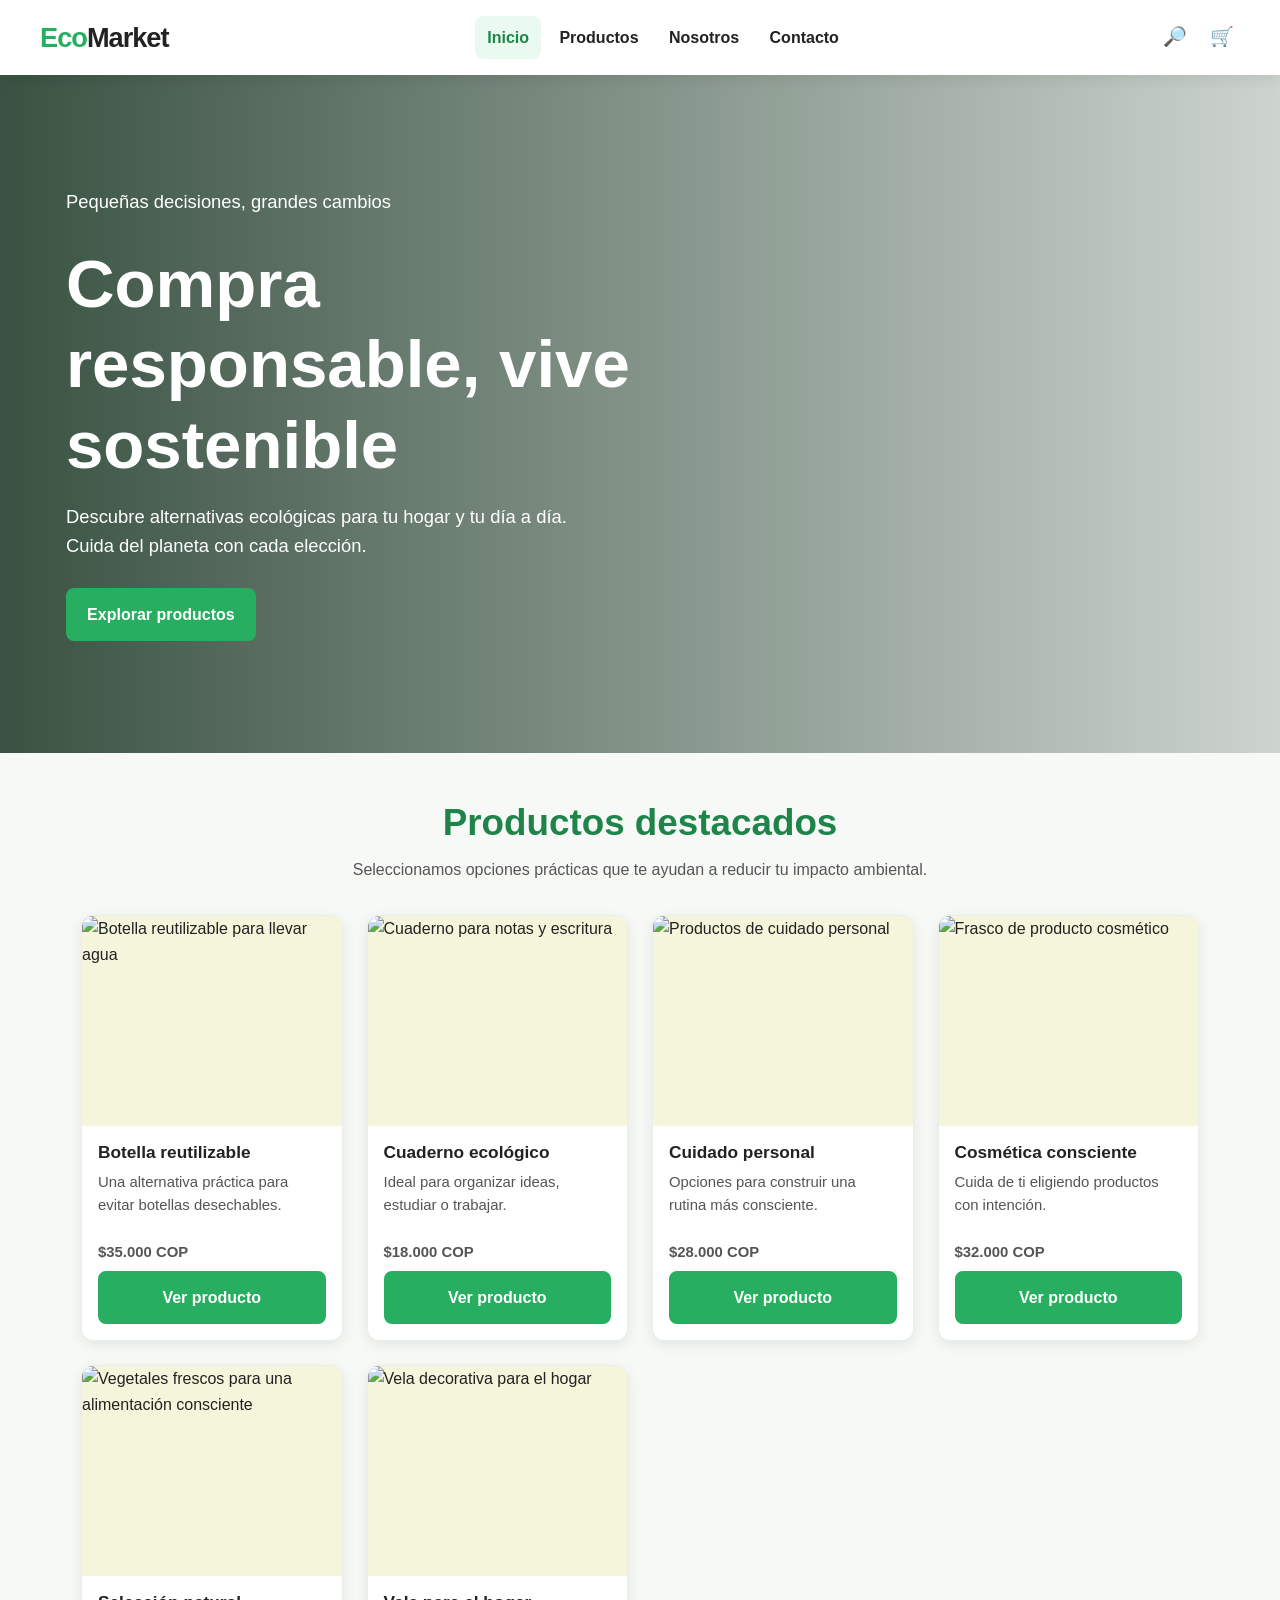
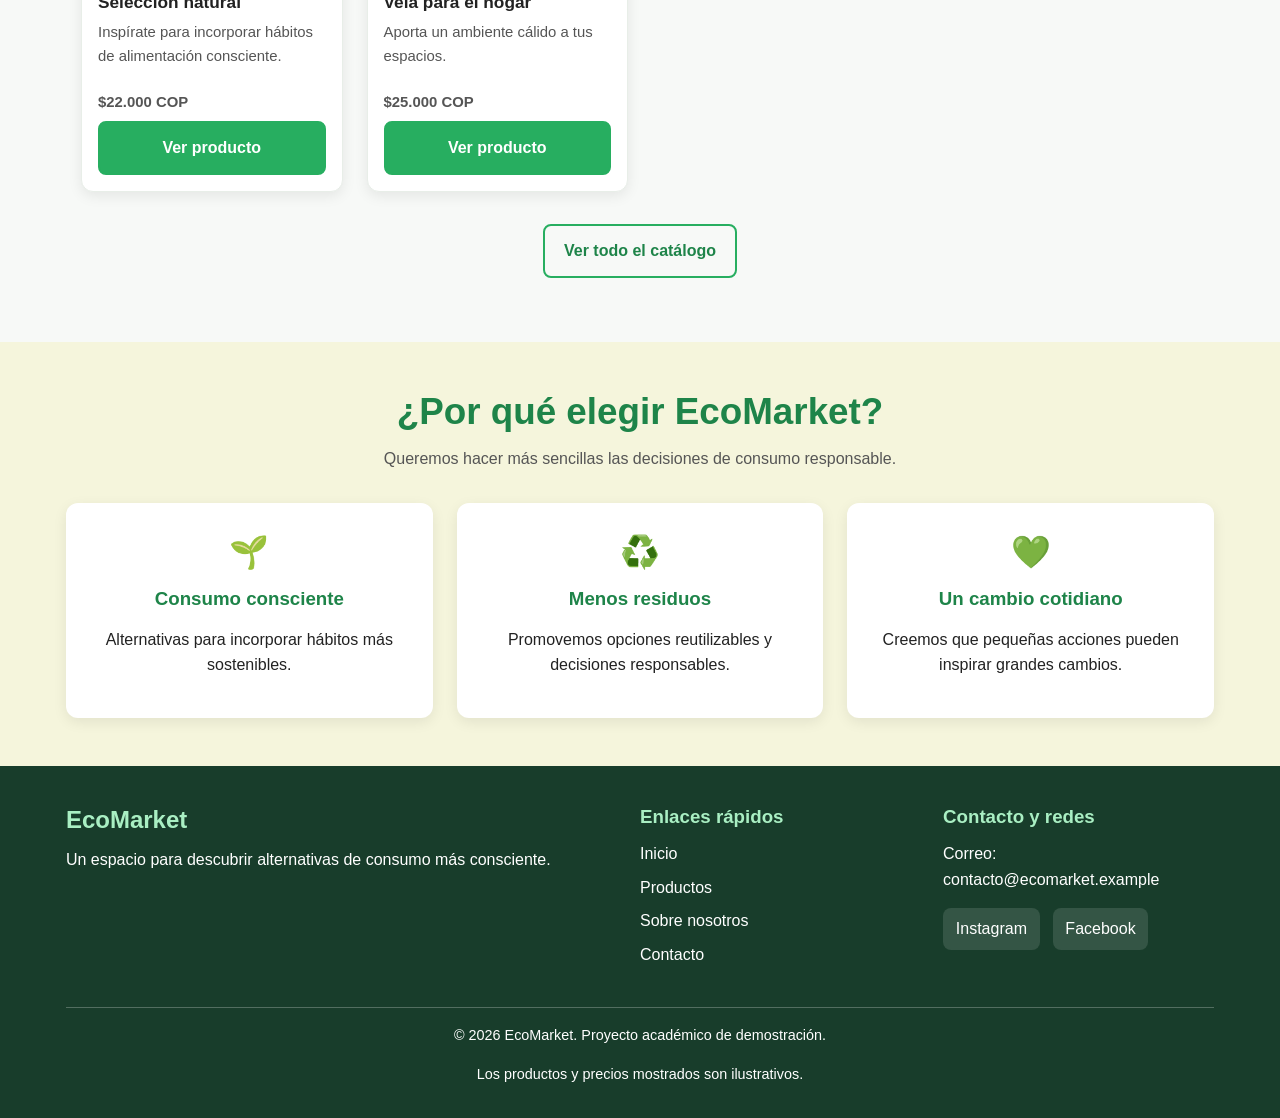
==== index.html @ 89d58086 "feat: :art: Creacion del repositorio, los archivos necesarios y el codigo dentro de los .css, sumado" ====
<!DOCTYPE html>
<html lang="es">
<head>
    <meta charset="UTF-8">
    <meta name="viewport" content="width=device-width, initial-scale=1.0">
    <meta name="description" content="EcoMarket: productos sostenibles para una vida más responsable con el planeta.">
    <title>EcoMarket | Compra responsable</title>

    <link rel="stylesheet" href="css/main.css">
    <link rel="stylesheet" href="css/layout.css">
    <link rel="stylesheet" href="css/components.css">
    <link rel="stylesheet" href="css/animations.css">
</head>
<body>

    <header class="site-header">
        <div class="header-container">
            <a class="logo" href="index.html" aria-label="EcoMarket, página de inicio">
                Eco<span>Market</span>
            </a>

            <nav class="main-nav" aria-label="Navegación principal">
                <ul>
                    <li><a href="index.html" aria-current="page">Inicio</a></li>
                    <li><a href="views/productos.html">Productos</a></li>
                    <li><a href="views/sobre-nosotros.html">Nosotros</a></li>
                    <li><a href="views/contacto.html">Contacto</a></li>
                </ul>
            </nav>

            <div class="header-actions">
                <a class="header-action" href="views/productos.html#buscar" aria-label="Buscar productos">🔎</a>
                <a class="header-action" href="views/productos.html" aria-label="Ver tienda y productos">🛒</a>
            </div>
        </div>
    </header>

    <main>
        <section class="hero">
            <div class="hero-content">
                <p>Pequeñas decisiones, grandes cambios</p>
                <h1>Compra responsable, vive sostenible</h1>
                <p>
                    Descubre alternativas ecológicas para tu hogar y tu día a día.
                    Cuida del planeta con cada elección.
                </p>
                <a class="btn" href="views/productos.html">Explorar productos</a>
            </div>
        </section>

        <section class="container">
            <h2 class="section-title">Productos destacados</h2>
            <p class="section-description">
                Seleccionamos opciones prácticas que te ayudan a reducir tu impacto ambiental.
            </p>

            <div class="product-grid">
                <article class="product-card">
                    <img src="https://images.unsplash.com/photo-1602143407151-7111542de6e8?auto=format&fit=crop&w=700&q=80"
                         alt="Botella reutilizable para llevar agua">
                    <div class="product-info">
                        <h3>Botella reutilizable</h3>
                        <p>Una alternativa práctica para evitar botellas desechables.</p>
                        <p class="product-price">$35.000 COP</p>
                        <a class="btn" href="views/productos.html">Ver producto</a>
                    </div>
                </article>

                <article class="product-card">
                    <img src="https://images.unsplash.com/photo-1544816155-12df9643f363?auto=format&fit=crop&w=700&q=80"
                         alt="Cuaderno para notas y escritura">
                    <div class="product-info">
                        <h3>Cuaderno ecológico</h3>
                        <p>Ideal para organizar ideas, estudiar o trabajar.</p>
                        <p class="product-price">$18.000 COP</p>
                        <a class="btn" href="views/productos.html">Ver producto</a>
                    </div>
                </article>

                <article class="product-card">
                    <img src="https://images.unsplash.com/photo-1608571423902-eed4a5ad8108?auto=format&fit=crop&w=700&q=80"
                         alt="Productos de cuidado personal">
                    <div class="product-info">
                        <h3>Cuidado personal</h3>
                        <p>Opciones para construir una rutina más consciente.</p>
                        <p class="product-price">$28.000 COP</p>
                        <a class="btn" href="views/productos.html">Ver producto</a>
                    </div>
                </article>

                <article class="product-card">
                    <img src="https://images.unsplash.com/photo-1547887538-e3a2f32cb1cc?auto=format&fit=crop&w=700&q=80"
                         alt="Frasco de producto cosmético">
                    <div class="product-info">
                        <h3>Cosmética consciente</h3>
                        <p>Cuida de ti eligiendo productos con intención.</p>
                        <p class="product-price">$32.000 COP</p>
                        <a class="btn" href="views/productos.html">Ver producto</a>
                    </div>
                </article>

                <article class="product-card">
                    <img src="https://images.unsplash.com/photo-1540420773420-3366772f4999?auto=format&fit=crop&w=700&q=80"
                         alt="Vegetales frescos para una alimentación consciente">
                    <div class="product-info">
                        <h3>Selección natural</h3>
                        <p>Inspírate para incorporar hábitos de alimentación consciente.</p>
                        <p class="product-price">$22.000 COP</p>
                        <a class="btn" href="views/productos.html">Ver producto</a>
                    </div>
                </article>

                <article class="product-card">
                    <img src="https://images.unsplash.com/photo-1603006905003-be475563bc59?auto=format&fit=crop&w=700&q=80"
                         alt="Vela decorativa para el hogar">
                    <div class="product-info">
                        <h3>Vela para el hogar</h3>
                        <p>Aporta un ambiente cálido a tus espacios.</p>
                        <p class="product-price">$25.000 COP</p>
                        <a class="btn" href="views/productos.html">Ver producto</a>
                    </div>
                </article>
            </div>

            <p class="text-center" style="margin-top: 2rem;">
                <a class="btn btn-outline" href="views/productos.html">Ver todo el catálogo</a>
            </p>
        </section>

        <section class="beige-section">
            <div class="container">
                <h2 class="section-title">¿Por qué elegir EcoMarket?</h2>
                <p class="section-description">
                    Queremos hacer más sencillas las decisiones de consumo responsable.
                </p>

                <div class="feature-grid">
                    <article class="value-card">
                        <span class="value-icon" aria-hidden="true">🌱</span>
                        <h3>Consumo consciente</h3>
                        <p>Alternativas para incorporar hábitos más sostenibles.</p>
                    </article>

                    <article class="value-card">
                        <span class="value-icon" aria-hidden="true">♻️</span>
                        <h3>Menos residuos</h3>
                        <p>Promovemos opciones reutilizables y decisiones responsables.</p>
                    </article>

                    <article class="value-card">
                        <span class="value-icon" aria-hidden="true">💚</span>
                        <h3>Un cambio cotidiano</h3>
                        <p>Creemos que pequeñas acciones pueden inspirar grandes cambios.</p>
                    </article>
                </div>
            </div>
        </section>
    </main>

    <footer class="site-footer">
        <div class="footer-grid">
            <div>
                <h2 class="footer-title">EcoMarket</h2>
                <p>Un espacio para descubrir alternativas de consumo más consciente.</p>
            </div>

            <div>
                <h3 class="footer-title">Enlaces rápidos</h3>
                <ul class="footer-links">
                    <li><a href="index.html">Inicio</a></li>
                    <li><a href="views/productos.html">Productos</a></li>
                    <li><a href="views/sobre-nosotros.html">Sobre nosotros</a></li>
                    <li><a href="views/contacto.html">Contacto</a></li>
                </ul>
            </div>

            <div>
                <h3 class="footer-title">Contacto y redes</h3>
                <p>Correo: contacto@ecomarket.example</p>
                <div class="social-links">
                    <a href="https://www.instagram.com/" aria-label="Instagram">Instagram</a>
                    <a href="https://www.facebook.com/" aria-label="Facebook">Facebook</a>
                </div>
            </div>
        </div>

        <div class="footer-bottom">
            <p>&copy; 2026 EcoMarket. Proyecto académico de demostración.</p>
            <p>Los productos y precios mostrados son ilustrativos.</p>
        </div>
    </footer>

</body>
</html>
---- css/main.css ----
/* =========================================
   EcoMarket - Estilos principales
   Archivo: css/main.css
   ========================================= */

:root {
    --verde-principal: #2ecc71;
    --verde-oscuro: #27ae60;
    --verde-profundo: #1e8449;
    --verde-claro: #eafaf1;
    --beige: #f5f5dc;
    --blanco: #ffffff;
    --gris-fondo: #f7f9f7;
    --gris-texto: #555555;
    --gris-borde: #dddddd;
    --negro: #222222;
    --rojo: #d63031;
    --sombra: 0 4px 14px rgba(0, 0, 0, 0.08);
    --radio: 12px;
    --transicion: 0.3s ease;
}

/* Reinicio de estilos */
* {
    margin: 0;
    padding: 0;
    box-sizing: border-box;
}

html {
    scroll-behavior: smooth;
}

body {
    font-family: Arial, Helvetica, sans-serif;
    background-color: var(--gris-fondo);
    color: var(--negro);
    line-height: 1.6;
}

img {
    display: block;
    max-width: 100%;
}

a {
    color: inherit;
    text-decoration: none;
}

button,
input,
textarea,
select {
    font: inherit;
}

button,
input[type="submit"] {
    cursor: pointer;
}

ul {
    list-style: none;
}

h1,
h2,
h3 {
    line-height: 1.2;
    margin-bottom: 1rem;
}

p {
    margin-bottom: 1rem;
}

section {
    padding: 3rem 1rem;
}

.container {
    width: min(1150px, 92%);
    margin-inline: auto;
}

.section-title {
    text-align: center;
    color: var(--verde-profundo);
    margin-bottom: 0.75rem;
    font-size: clamp(1.7rem, 4vw, 2.3rem);
}

.section-description {
    text-align: center;
    max-width: 700px;
    margin: 0 auto 2rem;
    color: var(--gris-texto);
}

.text-center {
    text-align: center;
}

.sr-only {
    position: absolute;
    width: 1px;
    height: 1px;
    padding: 0;
    margin: -1px;
    overflow: hidden;
    clip: rect(0, 0, 0, 0);
    white-space: nowrap;
    border: 0;
}

/* Accesibilidad: foco visible con teclado */
a:focus-visible,
button:focus-visible,
input:focus-visible,
textarea:focus-visible,
select:focus-visible {
    outline: 3px solid var(--verde-principal);
    outline-offset: 3px;
}

@media (prefers-reduced-motion: reduce) {
    *,
    *::before,
    *::after {
        scroll-behavior: auto !important;
        animation-duration: 0.01ms !important;
        transition-duration: 0.01ms !important;
    }
}
---- css/layout.css ----
/* =========================================
   EcoMarket - Distribución general
   Archivo: css/layout.css
   ========================================= */

/* Encabezado */
.site-header {
    position: sticky;
    top: 0;
    z-index: 100;
    background: var(--blanco);
    box-shadow: var(--sombra);
}

.header-container {
    width: min(1200px, 94%);
    min-height: 75px;
    margin: auto;
    display: flex;
    align-items: center;
    justify-content: space-between;
    gap: 1rem;
    flex-wrap: wrap;
    padding: 0.8rem 0;
}

.logo {
    color: var(--verde-oscuro);
    font-size: 1.7rem;
    font-weight: 800;
    letter-spacing: -1px;
}

.logo span {
    color: var(--negro);
}

.main-nav ul {
    display: flex;
    align-items: center;
    justify-content: center;
    flex-wrap: wrap;
    gap: 0.4rem;
}

.main-nav a {
    display: block;
    padding: 0.55rem 0.75rem;
    border-radius: 8px;
    font-weight: 600;
    transition: background var(--transicion),
                color var(--transicion);
}

.main-nav a:hover,
.main-nav a[aria-current="page"] {
    color: var(--verde-profundo);
    background: var(--verde-claro);
}

.header-actions {
    display: flex;
    align-items: center;
    gap: 0.75rem;
}

.header-action {
    font-size: 1.2rem;
    padding: 0.35rem;
}

/* Hero de inicio */
.hero {
    min-height: 490px;
    display: flex;
    align-items: center;
    background:
        linear-gradient(90deg, rgba(15, 45, 26, 0.82), rgba(15, 45, 26, 0.18)),
        url("https://images.unsplash.com/photo-1542601906990-b4d3fb778b09?auto=format&fit=crop&w=1800&q=85")
        center / cover no-repeat;
    color: var(--blanco);
}

.hero-content {
    width: min(1150px, 92%);
    margin: auto;
    padding: 4rem 0;
}

.hero-content h1 {
    max-width: 650px;
    font-size: clamp(2.3rem, 6vw, 4.2rem);
    margin-bottom: 1rem;
}

.hero-content p {
    max-width: 550px;
    font-size: 1.15rem;
    margin-bottom: 1.7rem;
}

/* Cuadrículas generales */
.product-grid {
    display: grid;
    grid-template-columns: repeat(4, minmax(0, 1fr));
    gap: 1.5rem;
}

.feature-grid {
    display: grid;
    grid-template-columns: repeat(3, minmax(0, 1fr));
    gap: 1.5rem;
}

/* Catálogo: filtros y productos */
.catalog-layout {
    display: grid;
    grid-template-columns: 230px minmax(0, 1fr);
    gap: 2rem;
    align-items: start;
}

.catalog-sidebar {
    position: sticky;
    top: 100px;
    padding: 1.3rem;
    background: var(--blanco);
    border: 1px solid var(--gris-borde);
    border-radius: var(--radio);
}

.filter-group {
    padding: 1rem 0;
    border-bottom: 1px solid var(--gris-borde);
}

.filter-group:last-child {
    border-bottom: 0;
}

.filter-group h3 {
    font-size: 1rem;
    margin-bottom: 0.7rem;
}

.filter-group label {
    display: block;
    margin: 0.45rem 0;
    color: var(--gris-texto);
}

.catalog-main {
    min-width: 0;
}

.catalog-toolbar {
    display: flex;
    align-items: center;
    justify-content: space-between;
    gap: 1rem;
    flex-wrap: wrap;
    margin-bottom: 1.5rem;
}

/* Página sobre nosotros */
.story-layout {
    display: grid;
    grid-template-columns: 1fr 1fr;
    gap: 2.5rem;
    align-items: center;
}

.story-image {
    width: 100%;
    min-height: 300px;
    object-fit: cover;
    border-radius: var(--radio);
}

.values-grid {
    display: grid;
    grid-template-columns: repeat(3, minmax(0, 1fr));
    gap: 1.5rem;
    margin-top: 2rem;
}

.testimonial-grid {
    display: grid;
    grid-template-columns: repeat(3, minmax(0, 1fr));
    gap: 1.5rem;
}

/* Contacto */
.contact-layout {
    display: grid;
    grid-template-columns: 1fr 1fr;
    gap: 2rem;
    align-items: start;
}

.contact-details {
    display: grid;
    gap: 1rem;
}

.map-image {
    width: 100%;
    min-height: 250px;
    object-fit: cover;
    border-radius: var(--radio);
}

/* Pie de página */
.site-footer {
    background: #183d2b;
    color: var(--blanco);
    padding: 2.5rem 1rem 1rem;
}

.footer-grid {
    width: min(1150px, 92%);
    margin: auto;
    display: grid;
    grid-template-columns: 2fr 1fr 1fr;
    gap: 2rem;
}

.footer-title {
    color: #a9efc3;
    margin-bottom: 0.8rem;
}

.footer-links li {
    margin-bottom: 0.5rem;
}

.footer-links a:hover {
    text-decoration: underline;
}

.footer-bottom {
    width: min(1150px, 92%);
    margin: 2rem auto 0;
    padding-top: 1rem;
    border-top: 1px solid rgba(255, 255, 255, 0.25);
    text-align: center;
    font-size: 0.9rem;
}

/* Adaptación a tabletas */
@media (max-width: 1000px) {
    .product-grid {
        grid-template-columns: repeat(2, minmax(0, 1fr));
    }

    .catalog-layout {
        grid-template-columns: 200px minmax(0, 1fr);
        gap: 1rem;
    }

    .feature-grid,
    .values-grid,
    .testimonial-grid {
        grid-template-columns: repeat(2, minmax(0, 1fr));
    }

    .header-container {
        justify-content: center;
    }
}

/* Adaptación a móviles */
@media (max-width: 650px) {
    section {
        padding: 2.3rem 0.8rem;
    }

    .header-container {
        flex-direction: column;
        gap: 0.5rem;
    }

    .main-nav ul {
        gap: 0.1rem;
    }

    .main-nav a {
        padding: 0.45rem 0.5rem;
        font-size: 0.9rem;
    }

    .hero {
        min-height: 420px;
        background-position: 60% center;
    }

    .catalog-layout,
    .story-layout,
    .contact-layout {
        grid-template-columns: 1fr;
    }

    .catalog-sidebar {
        position: static;
    }

    .product-grid {
        grid-template-columns: 1fr;
    }

    .feature-grid,
    .values-grid,
    .testimonial-grid {
        grid-template-columns: 1fr;
    }

    .footer-grid {
        grid-template-columns: 1fr;
        gap: 1.3rem;
    }

    .catalog-toolbar {
        align-items: stretch;
        flex-direction: column;
    }
}
---- css/components.css ----
/* =========================================
   EcoMarket - Componentes visuales
   Archivo: css/components.css
   ========================================= */

/* Botones */
.btn {
    display: inline-block;
    border: 2px solid var(--verde-oscuro);
    border-radius: 8px;
    padding: 0.75rem 1.2rem;
    background: var(--verde-oscuro);
    color: var(--blanco);
    font-weight: 700;
    text-align: center;
    transition: background var(--transicion),
                transform var(--transicion);
}

.btn:hover {
    background: var(--verde-profundo);
    border-color: var(--verde-profundo);
}

.btn-outline {
    background: transparent;
    color: var(--verde-profundo);
}

.btn-outline:hover {
    background: var(--verde-claro);
    color: var(--verde-profundo);
}

/* Tarjetas de productos */
.product-card {
    overflow: hidden;
    display: flex;
    flex-direction: column;
    background: var(--blanco);
    border: 1px solid #e8eee8;
    border-radius: var(--radio);
    box-shadow: var(--sombra);
    transition: transform var(--transicion),
                box-shadow var(--transicion);
}

.product-card:hover {
    transform: translateY(-5px);
    box-shadow: 0 10px 24px rgba(0, 0, 0, 0.12);
}

.product-card img {
    width: 100%;
    height: 210px;
    object-fit: cover;
    background: var(--beige);
}

.product-info {
    display: flex;
    flex: 1;
    flex-direction: column;
    align-items: flex-start;
    padding: 1rem;
}

.product-info h3 {
    margin-bottom: 0.5rem;
    font-size: 1.08rem;
}

.product-info p {
    color: var(--gris-texto);
    font-size: 0.93rem;
}

.product-info .btn {
    width: 100%;
    margin-top: auto;
}

.product-price {
    color: var(--verde-profundo);
    font-size: 1.2rem;
    font-weight: 800;
    margin: 0.4rem 0;
}

.stock {
    display: inline-block;
    padding: 0.25rem 0.55rem;
    border-radius: 5px;
    margin-bottom: 0.8rem;
    font-size: 0.82rem;
    font-weight: 700;
}

.stock-available {
    color: #176b37;
    background: #e3f8e9;
}

.stock-unavailable {
    color: #a32323;
    background: #fde8e8;
}

/* Favoritos: interacción CSS sin JavaScript */
.favorite {
    align-self: flex-end;
    margin-bottom: 0.4rem;
    padding: 0.4rem 0.7rem;
    border: 1px solid var(--gris-borde);
    border-radius: 7px;
    background: var(--blanco);
    color: var(--gris-texto);
    font-size: 1rem;
}

.favorite:hover,
.favorite:active,
.favorite:focus {
    color: #c0392b;
    background: #fff0f0;
}

/* Buscador */
.search-form {
    display: flex;
    width: 100%;
    max-width: 460px;
    gap: 0.5rem;
}

.search-form input {
    min-width: 0;
    flex: 1;
    padding: 0.75rem;
    border: 1px solid var(--gris-borde);
    border-radius: 8px;
    background: var(--blanco);
}

.search-form input:focus {
    border-color: var(--verde-oscuro);
}

/* Filtros y rangos */
.filter-group input[type="checkbox"] {
    accent-color: var(--verde-oscuro);
    margin-right: 0.4rem;
}

.filter-group input[type="range"] {
    width: 100%;
    accent-color: var(--verde-oscuro);
}

.filter-group input[type="number"] {
    width: 100%;
    padding: 0.55rem;
    border: 1px solid var(--gris-borde);
    border-radius: 6px;
}

/* Paginación visual */
.pagination {
    display: flex;
    justify-content: center;
    flex-wrap: wrap;
    gap: 0.5rem;
    margin-top: 2rem;
}

.pagination a {
    display: inline-block;
    min-width: 40px;
    padding: 0.55rem;
    text-align: center;
    border: 1px solid var(--gris-borde);
    border-radius: 7px;
    background: var(--blanco);
}

.pagination a:hover,
.pagination a[aria-current="page"] {
    color: var(--blanco);
    background: var(--verde-oscuro);
    border-color: var(--verde-oscuro);
}

/* Tarjetas de valores */
.value-card {
    padding: 1.5rem;
    background: var(--blanco);
    border-radius: var(--radio);
    box-shadow: var(--sombra);
    text-align: center;
}

.value-icon {
    display: block;
    margin-bottom: 0.6rem;
    font-size: 2rem;
}

.value-card h3 {
    color: var(--verde-profundo);
}

/* Testimonios */
.testimonial-card {
    padding: 1.5rem;
    background: var(--blanco);
    border-radius: var(--radio);
    box-shadow: var(--sombra);
    transition: transform var(--transicion);
}

.testimonial-card:hover {
    transform: translateY(-4px);
}

.testimonial-person {
    display: flex;
    align-items: center;
    gap: 0.8rem;
    margin-bottom: 1rem;
}

.testimonial-person img {
    width: 58px;
    height: 58px;
    border-radius: 50%;
    object-fit: cover;
}

.stars {
    color: #d69e00;
    letter-spacing: 2px;
}

/* Formulario de contacto */
.contact-form {
    padding: 1.5rem;
    background: var(--blanco);
    border-radius: var(--radio);
    box-shadow: var(--sombra);
}

.form-group {
    margin-bottom: 1.2rem;
}

.form-group label {
    display: block;
    margin-bottom: 0.4rem;
    font-weight: 700;
}

.form-group input,
.form-group textarea {
    width: 100%;
    padding: 0.8rem;
    border: 2px solid var(--gris-borde);
    border-radius: 8px;
    background: var(--blanco);
}

.form-group textarea {
    min-height: 150px;
    resize: vertical;
}

/* Validación visual nativa de HTML */
.form-group input:valid,
.form-group textarea:valid {
    border-color: #27ae60;
}

.form-group input:focus:invalid,
.form-group textarea:focus:invalid {
    border-color: var(--rojo);
}

/* Información de contacto */
.contact-item {
    padding: 1rem;
    background: var(--blanco);
    border-left: 4px solid var(--verde-principal);
    border-radius: 8px;
}

.contact-item h3 {
    margin-bottom: 0.3rem;
    color: var(--verde-profundo);
}

/* Redes sociales */
.social-links {
    display: flex;
    flex-wrap: wrap;
    gap: 0.8rem;
}

.social-links a {
    display: inline-flex;
    align-items: center;
    justify-content: center;
    min-width: 42px;
    min-height: 42px;
    padding: 0.5rem 0.8rem;
    border-radius: 8px;
    background: rgba(255, 255, 255, 0.12);
    transition: transform var(--transicion),
                background var(--transicion);
}

.social-links a:hover {
    transform: scale(1.08);
    background: var(--verde-oscuro);
}

/* Avisos y bloques */
.info-banner {
    padding: 1rem;
    margin: 1rem 0;
    border-radius: 8px;
    background: var(--verde-claro);
    border-left: 4px solid var(--verde-oscuro);
}

.beige-section {
    background: var(--beige);
}

.empty-message {
    color: var(--gris-texto);
    padding: 1rem;
    text-align: center;
}
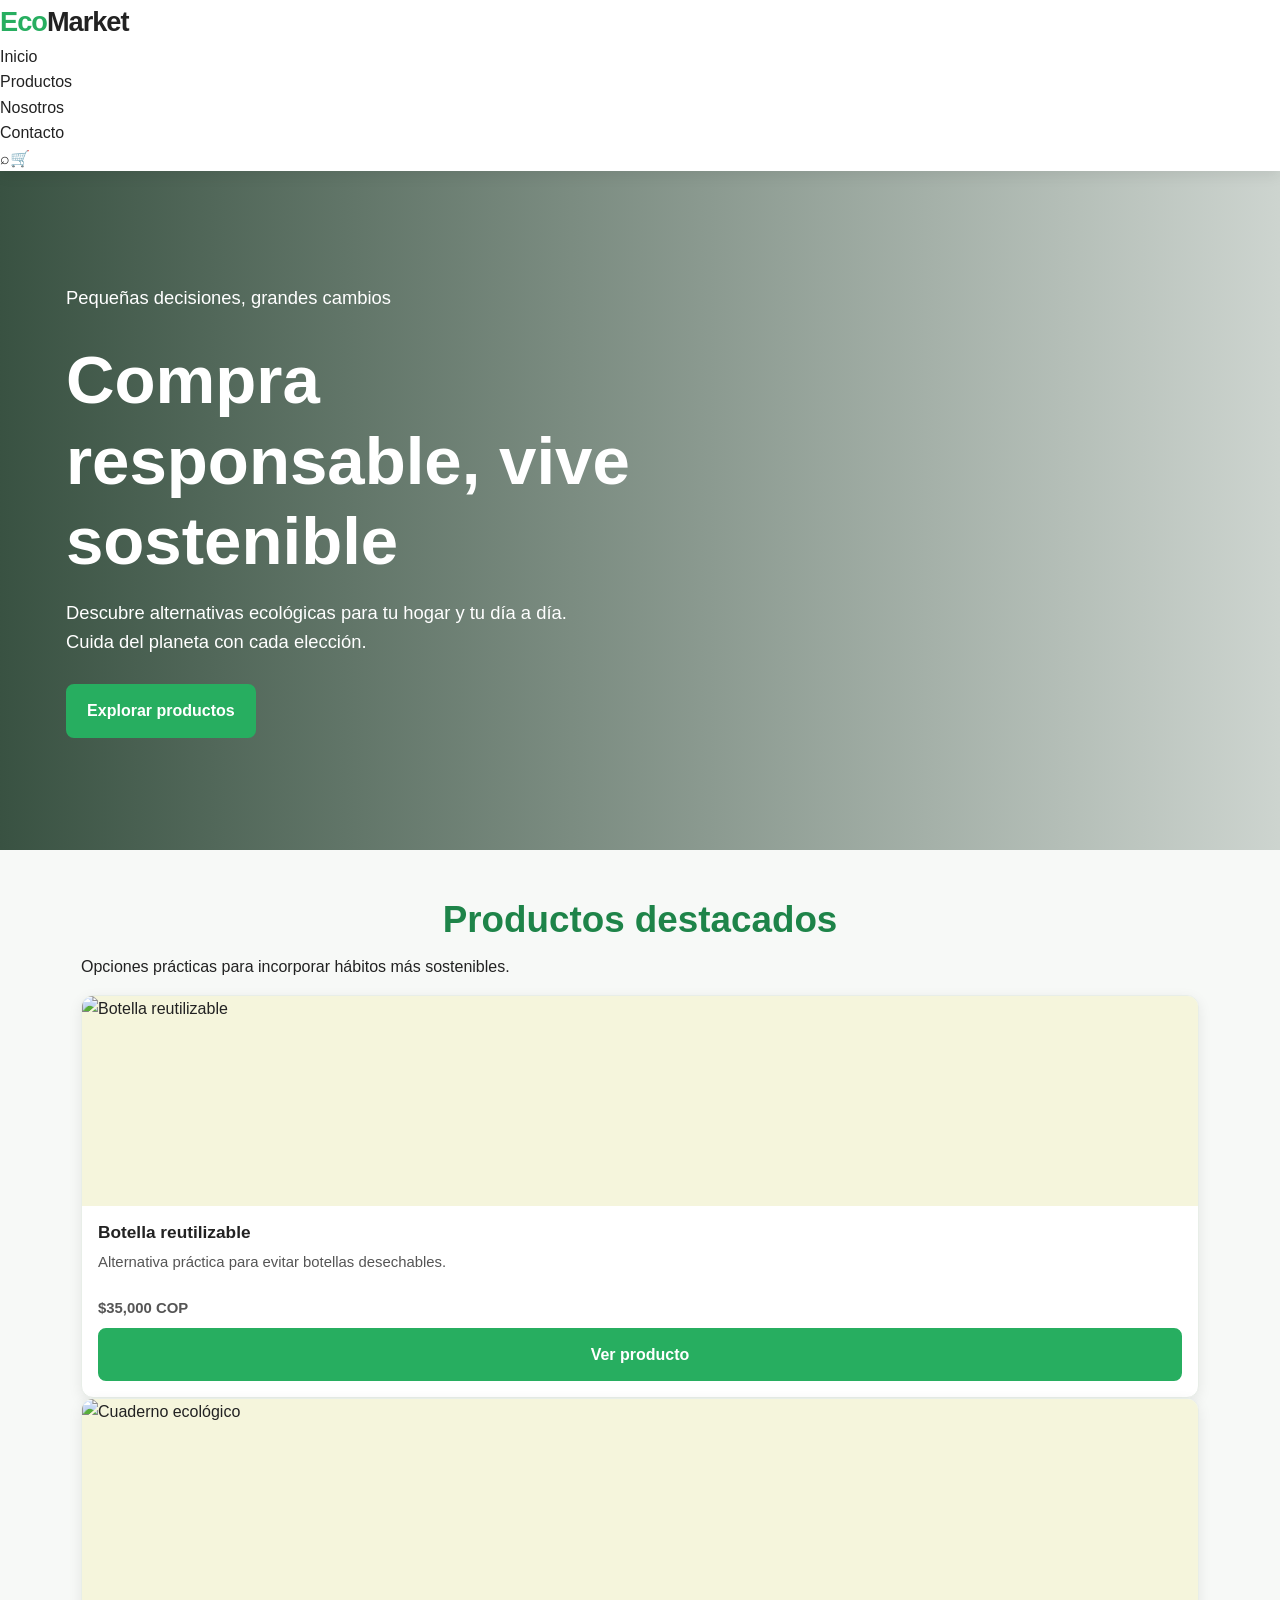
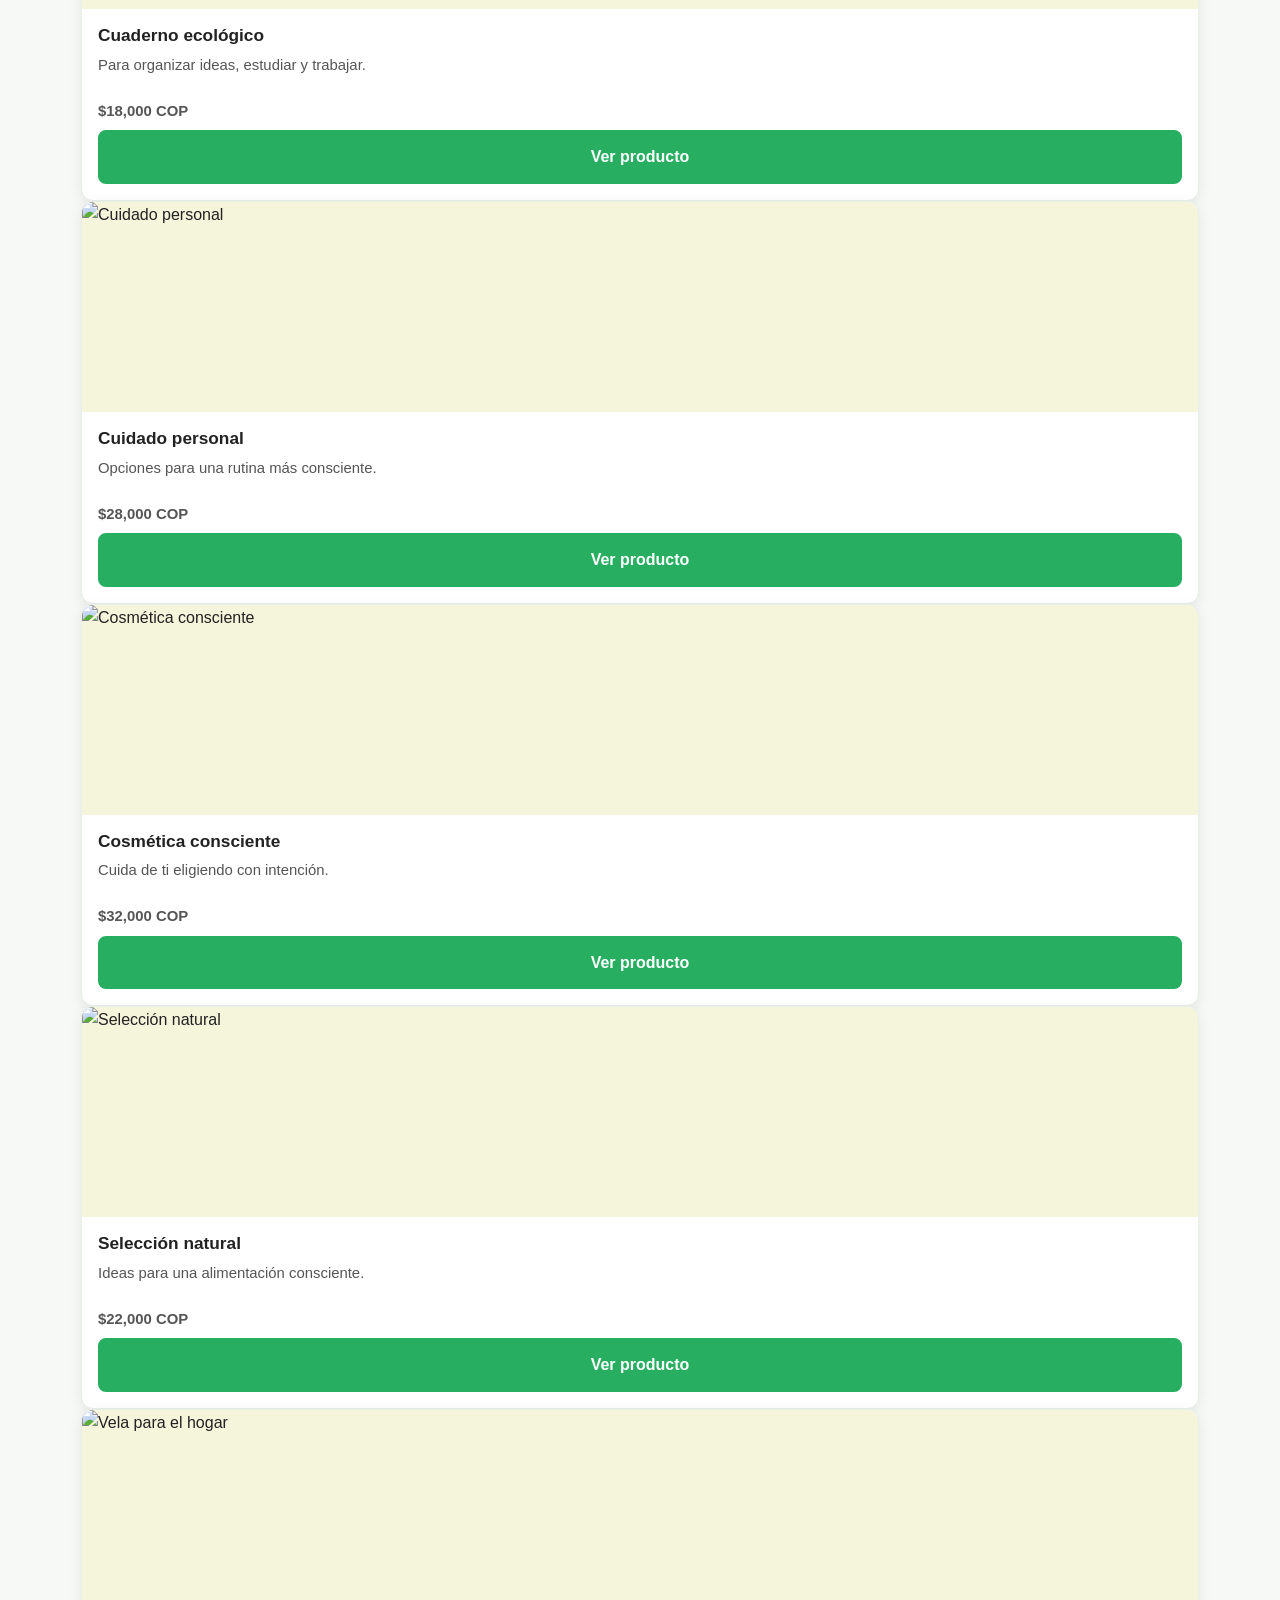
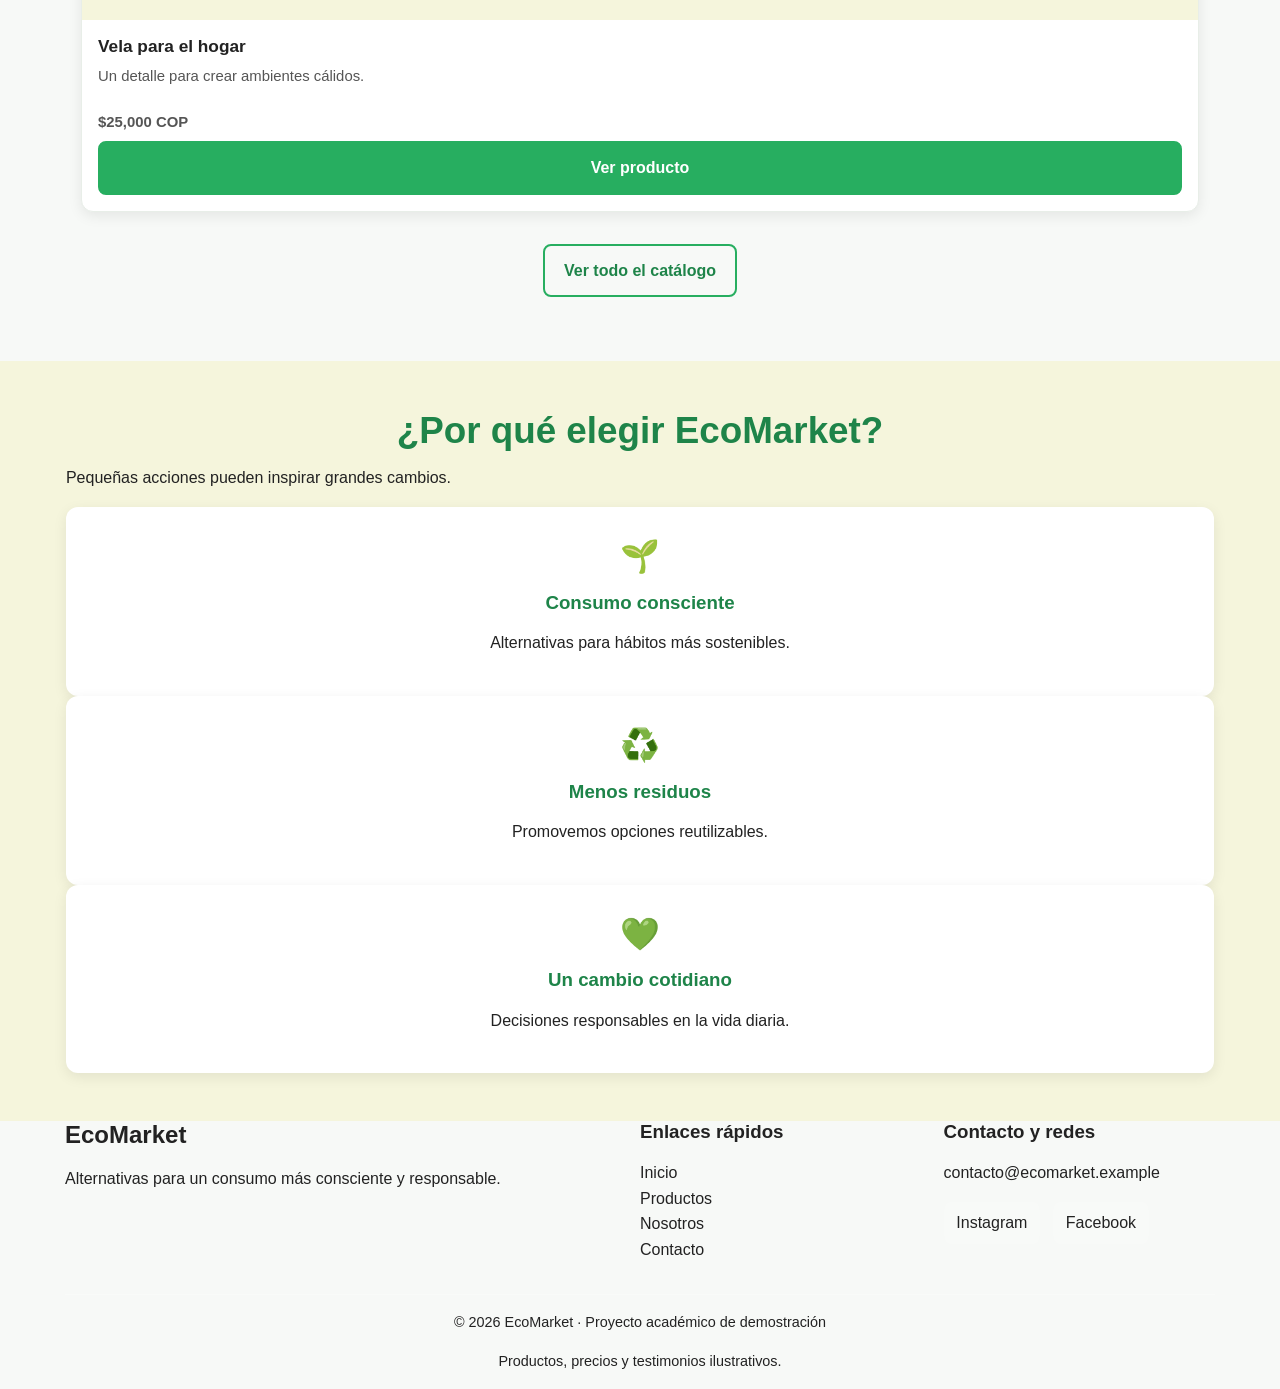
==== commit 1499a87e: "release: integrate EcoMarket pages and mockups" ====
--- a/index.html
+++ b/index.html
@@ -1,195 +1,24 @@
+<!-- Feature branch: feature/home -->
+<!doctype html>
+<html lang="es"><head><meta charset="utf-8"><meta name="viewport" content="width=device-width, initial-scale=1">
+<meta name="description" content="Tienda de demostración con alternativas sostenibles."><title>EcoMarket | Compra responsable</title>
+<link rel="stylesheet" href="css/main.css"><link rel="stylesheet" href="css/layout.css"><link rel="stylesheet" href="css/components.css"><link rel="stylesheet" href="css/animations.css"></head><body>
 
-<!DOCTYPE html>
-<html lang="es">
-<head>
-    <meta charset="UTF-8">
-    <meta name="viewport" content="width=device-width, initial-scale=1.0">
-    <meta name="description" content="EcoMarket: productos sostenibles para una vida más responsable con el planeta.">
-    <title>EcoMarket | Compra responsable</title>
+<header class="site-header"><div class="header-inner">
+<a class="logo" href="index.html">Eco<span>Market</span></a>
+<nav aria-label="Navegación principal"><ul class="nav-list">
+<li><a href="index.html" aria-current="page">Inicio</a></li><li><a href="views/productos.html" >Productos</a></li>
+<li><a href="views/sobre-nosotros.html" >Nosotros</a></li><li><a href="views/contacto.html" >Contacto</a></li>
+</ul></nav><div class="header-tools"><a href="views/productos.html#buscar" aria-label="Buscar productos">⌕</a><a href="views/productos.html" aria-label="Ver catálogo">🛒</a></div>
+</div></header>
 
-    <link rel="stylesheet" href="css/main.css">
-    <link rel="stylesheet" href="css/layout.css">
-    <link rel="stylesheet" href="css/components.css">
-    <link rel="stylesheet" href="css/animations.css">
-</head>
-<body>
+<main><section class="hero"><div class="hero-content"><p>Pequeñas decisiones, grandes cambios</p><h1>Compra responsable, vive sostenible</h1><p>Descubre alternativas ecológicas para tu hogar y tu día a día. Cuida del planeta con cada elección.</p><a class="btn" href="views/productos.html">Explorar productos</a></div></section>
+<section class="section container"><h2 class="section-title">Productos destacados</h2><p class="section-lead">Opciones prácticas para incorporar hábitos más sostenibles.</p><div class="grid-products"><article class="product-card"><img src="https://images.unsplash.com/photo-1602143407151-7111542de6e8?auto=format&fit=crop&w=700&q=80" alt="Botella reutilizable"><div class="product-info"><h3>Botella reutilizable</h3><p>Alternativa práctica para evitar botellas desechables.</p><p class="product-price">$35,000 COP</p><a class="btn" href="views/productos.html">Ver producto</a></div></article><article class="product-card"><img src="https://images.unsplash.com/photo-1544816155-12df9643f363?auto=format&fit=crop&w=700&q=80" alt="Cuaderno ecológico"><div class="product-info"><h3>Cuaderno ecológico</h3><p>Para organizar ideas, estudiar y trabajar.</p><p class="product-price">$18,000 COP</p><a class="btn" href="views/productos.html">Ver producto</a></div></article><article class="product-card"><img src="https://images.unsplash.com/photo-1608571423902-eed4a5ad8108?auto=format&fit=crop&w=700&q=80" alt="Cuidado personal"><div class="product-info"><h3>Cuidado personal</h3><p>Opciones para una rutina más consciente.</p><p class="product-price">$28,000 COP</p><a class="btn" href="views/productos.html">Ver producto</a></div></article><article class="product-card"><img src="https://images.unsplash.com/photo-1547887538-e3a2f32cb1cc?auto=format&fit=crop&w=700&q=80" alt="Cosmética consciente"><div class="product-info"><h3>Cosmética consciente</h3><p>Cuida de ti eligiendo con intención.</p><p class="product-price">$32,000 COP</p><a class="btn" href="views/productos.html">Ver producto</a></div></article><article class="product-card"><img src="https://images.unsplash.com/photo-1540420773420-3366772f4999?auto=format&fit=crop&w=700&q=80" alt="Selección natural"><div class="product-info"><h3>Selección natural</h3><p>Ideas para una alimentación consciente.</p><p class="product-price">$22,000 COP</p><a class="btn" href="views/productos.html">Ver producto</a></div></article><article class="product-card"><img src="https://images.unsplash.com/photo-1603006905003-be475563bc59?auto=format&fit=crop&w=700&q=80" alt="Vela para el hogar"><div class="product-info"><h3>Vela para el hogar</h3><p>Un detalle para crear ambientes cálidos.</p><p class="product-price">$25,000 COP</p><a class="btn" href="views/productos.html">Ver producto</a></div></article></div><p style="text-align:center;margin-top:2rem"><a class="btn btn-outline" href="views/productos.html">Ver todo el catálogo</a></p></section>
+<section class="section beige-section"><div class="container"><h2 class="section-title">¿Por qué elegir EcoMarket?</h2><p class="section-lead">Pequeñas acciones pueden inspirar grandes cambios.</p><div class="grid-features"><article class="value-card"><span class="value-icon">🌱</span><h3>Consumo consciente</h3><p>Alternativas para hábitos más sostenibles.</p></article><article class="value-card"><span class="value-icon">♻️</span><h3>Menos residuos</h3><p>Promovemos opciones reutilizables.</p></article><article class="value-card"><span class="value-icon">💚</span><h3>Un cambio cotidiano</h3><p>Decisiones responsables en la vida diaria.</p></article></div></div></section></main>
 
-    <header class="site-header">
-        <div class="header-container">
-            <a class="logo" href="index.html" aria-label="EcoMarket, página de inicio">
-                Eco<span>Market</span>
-            </a>
-
-            <nav class="main-nav" aria-label="Navegación principal">
-                <ul>
-                    <li><a href="index.html" aria-current="page">Inicio</a></li>
-                    <li><a href="views/productos.html">Productos</a></li>
-                    <li><a href="views/sobre-nosotros.html">Nosotros</a></li>
-                    <li><a href="views/contacto.html">Contacto</a></li>
-                </ul>
-            </nav>
-
-            <div class="header-actions">
-                <a class="header-action" href="views/productos.html#buscar" aria-label="Buscar productos">🔎</a>
-                <a class="header-action" href="views/productos.html" aria-label="Ver tienda y productos">🛒</a>
-            </div>
-        </div>
-    </header>
-
-    <main>
-        <section class="hero">
-            <div class="hero-content">
-                <p>Pequeñas decisiones, grandes cambios</p>
-                <h1>Compra responsable, vive sostenible</h1>
-                <p>
-                    Descubre alternativas ecológicas para tu hogar y tu día a día.
-                    Cuida del planeta con cada elección.
-                </p>
-                <a class="btn" href="views/productos.html">Explorar productos</a>
-            </div>
-        </section>
-
-        <section class="container">
-            <h2 class="section-title">Productos destacados</h2>
-            <p class="section-description">
-                Seleccionamos opciones prácticas que te ayudan a reducir tu impacto ambiental.
-            </p>
-
-            <div class="product-grid">
-                <article class="product-card">
-                    <img src="https://images.unsplash.com/photo-1602143407151-7111542de6e8?auto=format&fit=crop&w=700&q=80"
-                         alt="Botella reutilizable para llevar agua">
-                    <div class="product-info">
-                        <h3>Botella reutilizable</h3>
-                        <p>Una alternativa práctica para evitar botellas desechables.</p>
-                        <p class="product-price">$35.000 COP</p>
-                        <a class="btn" href="views/productos.html">Ver producto</a>
-                    </div>
-                </article>
-
-                <article class="product-card">
-                    <img src="https://images.unsplash.com/photo-1544816155-12df9643f363?auto=format&fit=crop&w=700&q=80"
-                         alt="Cuaderno para notas y escritura">
-                    <div class="product-info">
-                        <h3>Cuaderno ecológico</h3>
-                        <p>Ideal para organizar ideas, estudiar o trabajar.</p>
-                        <p class="product-price">$18.000 COP</p>
-                        <a class="btn" href="views/productos.html">Ver producto</a>
-                    </div>
-                </article>
-
-                <article class="product-card">
-                    <img src="https://images.unsplash.com/photo-1608571423902-eed4a5ad8108?auto=format&fit=crop&w=700&q=80"
-                         alt="Productos de cuidado personal">
-                    <div class="product-info">
-                        <h3>Cuidado personal</h3>
-                        <p>Opciones para construir una rutina más consciente.</p>
-                        <p class="product-price">$28.000 COP</p>
-                        <a class="btn" href="views/productos.html">Ver producto</a>
-                    </div>
-                </article>
-
-                <article class="product-card">
-                    <img src="https://images.unsplash.com/photo-1547887538-e3a2f32cb1cc?auto=format&fit=crop&w=700&q=80"
-                         alt="Frasco de producto cosmético">
-                    <div class="product-info">
-                        <h3>Cosmética consciente</h3>
-                        <p>Cuida de ti eligiendo productos con intención.</p>
-                        <p class="product-price">$32.000 COP</p>
-                        <a class="btn" href="views/productos.html">Ver producto</a>
-                    </div>
-                </article>
-
-                <article class="product-card">
-                    <img src="https://images.unsplash.com/photo-1540420773420-3366772f4999?auto=format&fit=crop&w=700&q=80"
-                         alt="Vegetales frescos para una alimentación consciente">
-                    <div class="product-info">
-                        <h3>Selección natural</h3>
-                        <p>Inspírate para incorporar hábitos de alimentación consciente.</p>
-                        <p class="product-price">$22.000 COP</p>
-                        <a class="btn" href="views/productos.html">Ver producto</a>
-                    </div>
-                </article>
-
-                <article class="product-card">
-                    <img src="https://images.unsplash.com/photo-1603006905003-be475563bc59?auto=format&fit=crop&w=700&q=80"
-                         alt="Vela decorativa para el hogar">
-                    <div class="product-info">
-                        <h3>Vela para el hogar</h3>
-                        <p>Aporta un ambiente cálido a tus espacios.</p>
-                        <p class="product-price">$25.000 COP</p>
-                        <a class="btn" href="views/productos.html">Ver producto</a>
-                    </div>
-                </article>
-            </div>
-
-            <p class="text-center" style="margin-top: 2rem;">
-                <a class="btn btn-outline" href="views/productos.html">Ver todo el catálogo</a>
-            </p>
-        </section>
-
-        <section class="beige-section">
-            <div class="container">
-                <h2 class="section-title">¿Por qué elegir EcoMarket?</h2>
-                <p class="section-description">
-                    Queremos hacer más sencillas las decisiones de consumo responsable.
-                </p>
-
-                <div class="feature-grid">
-                    <article class="value-card">
-                        <span class="value-icon" aria-hidden="true">🌱</span>
-                        <h3>Consumo consciente</h3>
-                        <p>Alternativas para incorporar hábitos más sostenibles.</p>
-                    </article>
-
-                    <article class="value-card">
-                        <span class="value-icon" aria-hidden="true">♻️</span>
-                        <h3>Menos residuos</h3>
-                        <p>Promovemos opciones reutilizables y decisiones responsables.</p>
-                    </article>
-
-                    <article class="value-card">
-                        <span class="value-icon" aria-hidden="true">💚</span>
-                        <h3>Un cambio cotidiano</h3>
-                        <p>Creemos que pequeñas acciones pueden inspirar grandes cambios.</p>
-                    </article>
-                </div>
-            </div>
-        </section>
-    </main>
-
-    <footer class="site-footer">
-        <div class="footer-grid">
-            <div>
-                <h2 class="footer-title">EcoMarket</h2>
-                <p>Un espacio para descubrir alternativas de consumo más consciente.</p>
-            </div>
-
-            <div>
-                <h3 class="footer-title">Enlaces rápidos</h3>
-                <ul class="footer-links">
-                    <li><a href="index.html">Inicio</a></li>
-                    <li><a href="views/productos.html">Productos</a></li>
-                    <li><a href="views/sobre-nosotros.html">Sobre nosotros</a></li>
-                    <li><a href="views/contacto.html">Contacto</a></li>
-                </ul>
-            </div>
-
-            <div>
-                <h3 class="footer-title">Contacto y redes</h3>
-                <p>Correo: contacto@ecomarket.example</p>
-                <div class="social-links">
-                    <a href="https://www.instagram.com/" aria-label="Instagram">Instagram</a>
-                    <a href="https://www.facebook.com/" aria-label="Facebook">Facebook</a>
-                </div>
-            </div>
-        </div>
-
-        <div class="footer-bottom">
-            <p>&copy; 2026 EcoMarket. Proyecto académico de demostración.</p>
-            <p>Los productos y precios mostrados son ilustrativos.</p>
-        </div>
-    </footer>
-
-</body>
-</html>
+<footer class="footer"><div class="footer-grid">
+<div><h2>EcoMarket</h2><p>Alternativas para un consumo más consciente y responsable.</p></div>
+<div><h3>Enlaces rápidos</h3><ul><li><a href="index.html">Inicio</a></li><li><a href="views/productos.html">Productos</a></li><li><a href="views/sobre-nosotros.html">Nosotros</a></li><li><a href="views/contacto.html">Contacto</a></li></ul></div>
+<div><h3>Contacto y redes</h3><p>contacto@ecomarket.example</p><div class="social-links"><a href="https://www.instagram.com/">Instagram</a><a href="https://www.facebook.com/">Facebook</a></div></div>
+</div><div class="footer-bottom"><p>© 2026 EcoMarket · Proyecto académico de demostración</p><p>Productos, precios y testimonios ilustrativos.</p></div></footer>
+</body></html>
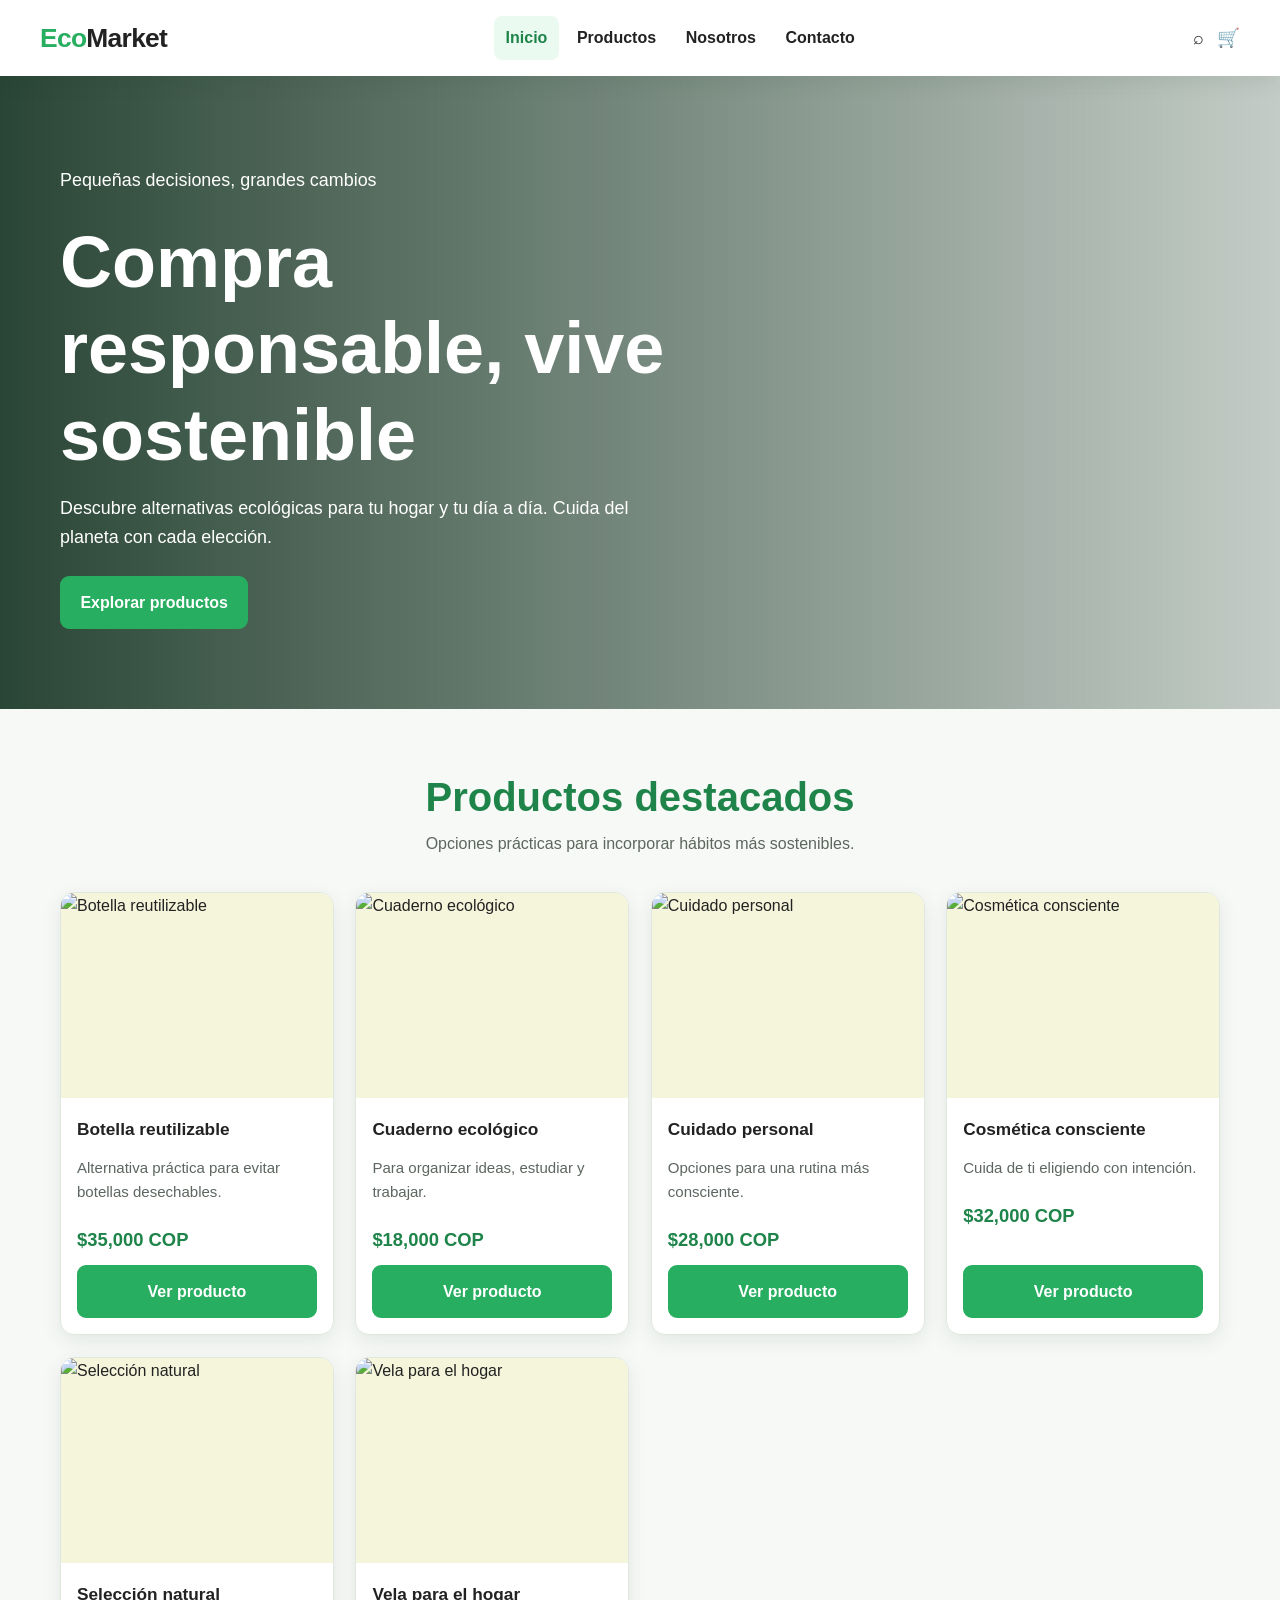
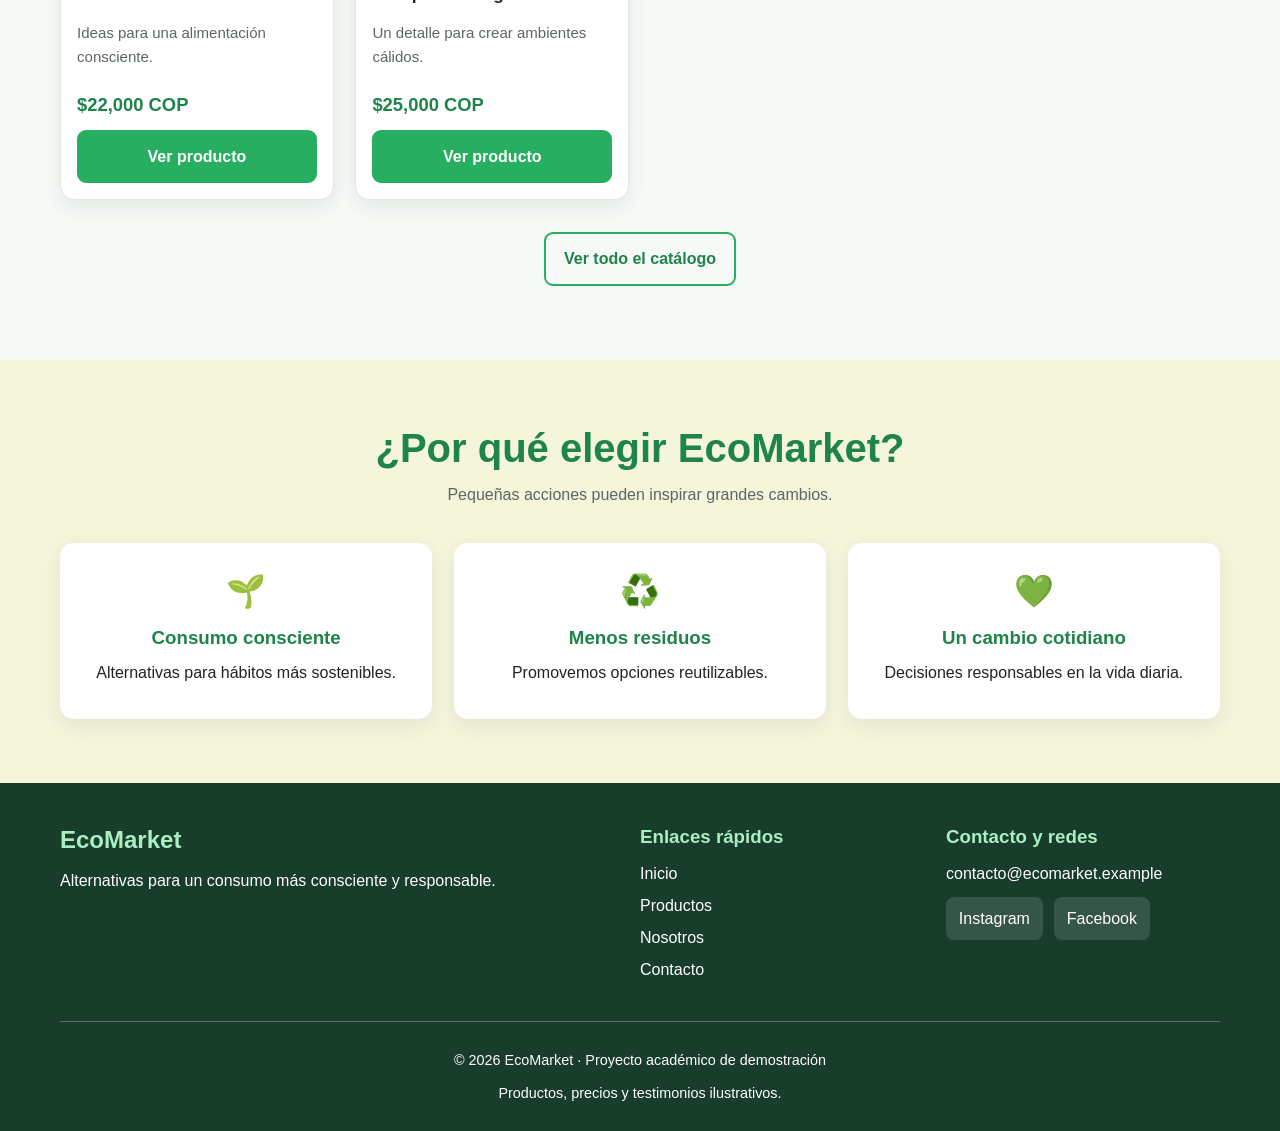
==== commit dcabb22e: "chore: create EcoMarket project structure" ====
--- a/index.html
+++ b/index.html
@@ -1,4 +1,3 @@
-<!-- Feature branch: feature/home -->
 <!doctype html>
 <html lang="es"><head><meta charset="utf-8"><meta name="viewport" content="width=device-width, initial-scale=1">
 <meta name="description" content="Tienda de demostración con alternativas sostenibles."><title>EcoMarket | Compra responsable</title>
--- a/css/main.css
+++ b/css/main.css
@@ -1,136 +1,18 @@
-
-/* =========================================
-   EcoMarket - Estilos principales
-   Archivo: css/main.css
-   ========================================= */
-
-:root {
-    --verde-principal: #2ecc71;
-    --verde-oscuro: #27ae60;
-    --verde-profundo: #1e8449;
-    --verde-claro: #eafaf1;
-    --beige: #f5f5dc;
-    --blanco: #ffffff;
-    --gris-fondo: #f7f9f7;
-    --gris-texto: #555555;
-    --gris-borde: #dddddd;
-    --negro: #222222;
-    --rojo: #d63031;
-    --sombra: 0 4px 14px rgba(0, 0, 0, 0.08);
-    --radio: 12px;
-    --transicion: 0.3s ease;
-}
-
-/* Reinicio de estilos */
-* {
-    margin: 0;
-    padding: 0;
-    box-sizing: border-box;
-}
-
-html {
-    scroll-behavior: smooth;
-}
-
-body {
-    font-family: Arial, Helvetica, sans-serif;
-    background-color: var(--gris-fondo);
-    color: var(--negro);
-    line-height: 1.6;
-}
-
-img {
-    display: block;
-    max-width: 100%;
-}
-
-a {
-    color: inherit;
-    text-decoration: none;
-}
-
-button,
-input,
-textarea,
-select {
-    font: inherit;
-}
-
-button,
-input[type="submit"] {
-    cursor: pointer;
-}
-
-ul {
-    list-style: none;
-}
-
-h1,
-h2,
-h3 {
-    line-height: 1.2;
-    margin-bottom: 1rem;
-}
-
-p {
-    margin-bottom: 1rem;
-}
-
-section {
-    padding: 3rem 1rem;
-}
-
-.container {
-    width: min(1150px, 92%);
-    margin-inline: auto;
-}
-
-.section-title {
-    text-align: center;
-    color: var(--verde-profundo);
-    margin-bottom: 0.75rem;
-    font-size: clamp(1.7rem, 4vw, 2.3rem);
-}
-
-.section-description {
-    text-align: center;
-    max-width: 700px;
-    margin: 0 auto 2rem;
-    color: var(--gris-texto);
-}
-
-.text-center {
-    text-align: center;
-}
-
-.sr-only {
-    position: absolute;
-    width: 1px;
-    height: 1px;
-    padding: 0;
-    margin: -1px;
-    overflow: hidden;
-    clip: rect(0, 0, 0, 0);
-    white-space: nowrap;
-    border: 0;
-}
-
-/* Accesibilidad: foco visible con teclado */
-a:focus-visible,
-button:focus-visible,
-input:focus-visible,
-textarea:focus-visible,
-select:focus-visible {
-    outline: 3px solid var(--verde-principal);
-    outline-offset: 3px;
-}
-
-@media (prefers-reduced-motion: reduce) {
-    *,
-    *::before,
-    *::after {
-        scroll-behavior: auto !important;
-        animation-duration: 0.01ms !important;
-        transition-duration: 0.01ms !important;
-    }
-}
+:root{--green:#2ecc71;--green-dark:#27ae60;--green-deep:#1e8449;--mint:#eafaf1;--beige:#f5f5dc;--white:#fff;--bg:#f7f9f7;--text:#222;--muted:#5d665f;--border:#dfe7df;--danger:#c0392b;--shadow:0 6px 20px rgba(24,60,35,.09);--radius:14px;--transition:.25s ease}
+*{box-sizing:border-box;margin:0;padding:0}
+html{scroll-behavior:smooth}
+body{font-family:Arial,Helvetica,sans-serif;color:var(--text);background:var(--bg);line-height:1.6}
+img{display:block;max-width:100%}
+a{color:inherit;text-decoration:none}
+button,input,textarea,select{font:inherit}
+button,input[type=submit]{cursor:pointer}
+ul{list-style:none}
+h1,h2,h3{line-height:1.2}
+p{margin:.65rem 0}
+.container{width:min(1160px,92%);margin-inline:auto}
+.section{padding:4rem 0}
+.section-title{text-align:center;color:var(--green-deep);font-size:clamp(1.8rem,4vw,2.5rem);margin-bottom:.6rem}
+.section-lead{text-align:center;color:var(--muted);max-width:720px;margin:0 auto 2.2rem}
+.sr-only{position:absolute;width:1px;height:1px;padding:0;margin:-1px;overflow:hidden;clip:rect(0,0,0,0);white-space:nowrap;border:0}
+:focus-visible{outline:3px solid #176b37;outline-offset:3px}
+@media(prefers-reduced-motion:reduce){*,*::before,*::after{scroll-behavior:auto!important;animation-duration:.01ms!important;transition-duration:.01ms!important}}
--- a/css/layout.css
+++ b/css/layout.css
@@ -1,327 +1,19 @@
-
-/* =========================================
-   EcoMarket - Distribución general
-   Archivo: css/layout.css
-   ========================================= */
-
-/* Encabezado */
-.site-header {
-    position: sticky;
-    top: 0;
-    z-index: 100;
-    background: var(--blanco);
-    box-shadow: var(--sombra);
-}
-
-.header-container {
-    width: min(1200px, 94%);
-    min-height: 75px;
-    margin: auto;
-    display: flex;
-    align-items: center;
-    justify-content: space-between;
-    gap: 1rem;
-    flex-wrap: wrap;
-    padding: 0.8rem 0;
-}
-
-.logo {
-    color: var(--verde-oscuro);
-    font-size: 1.7rem;
-    font-weight: 800;
-    letter-spacing: -1px;
-}
-
-.logo span {
-    color: var(--negro);
-}
-
-.main-nav ul {
-    display: flex;
-    align-items: center;
-    justify-content: center;
-    flex-wrap: wrap;
-    gap: 0.4rem;
-}
-
-.main-nav a {
-    display: block;
-    padding: 0.55rem 0.75rem;
-    border-radius: 8px;
-    font-weight: 600;
-    transition: background var(--transicion),
-                color var(--transicion);
-}
-
-.main-nav a:hover,
-.main-nav a[aria-current="page"] {
-    color: var(--verde-profundo);
-    background: var(--verde-claro);
-}
-
-.header-actions {
-    display: flex;
-    align-items: center;
-    gap: 0.75rem;
-}
-
-.header-action {
-    font-size: 1.2rem;
-    padding: 0.35rem;
-}
-
-/* Hero de inicio */
-.hero {
-    min-height: 490px;
-    display: flex;
-    align-items: center;
-    background:
-        linear-gradient(90deg, rgba(15, 45, 26, 0.82), rgba(15, 45, 26, 0.18)),
-        url("https://images.unsplash.com/photo-1542601906990-b4d3fb778b09?auto=format&fit=crop&w=1800&q=85")
-        center / cover no-repeat;
-    color: var(--blanco);
-}
-
-.hero-content {
-    width: min(1150px, 92%);
-    margin: auto;
-    padding: 4rem 0;
-}
-
-.hero-content h1 {
-    max-width: 650px;
-    font-size: clamp(2.3rem, 6vw, 4.2rem);
-    margin-bottom: 1rem;
-}
-
-.hero-content p {
-    max-width: 550px;
-    font-size: 1.15rem;
-    margin-bottom: 1.7rem;
-}
-
-/* Cuadrículas generales */
-.product-grid {
-    display: grid;
-    grid-template-columns: repeat(4, minmax(0, 1fr));
-    gap: 1.5rem;
-}
-
-.feature-grid {
-    display: grid;
-    grid-template-columns: repeat(3, minmax(0, 1fr));
-    gap: 1.5rem;
-}
-
-/* Catálogo: filtros y productos */
-.catalog-layout {
-    display: grid;
-    grid-template-columns: 230px minmax(0, 1fr);
-    gap: 2rem;
-    align-items: start;
-}
-
-.catalog-sidebar {
-    position: sticky;
-    top: 100px;
-    padding: 1.3rem;
-    background: var(--blanco);
-    border: 1px solid var(--gris-borde);
-    border-radius: var(--radio);
-}
-
-.filter-group {
-    padding: 1rem 0;
-    border-bottom: 1px solid var(--gris-borde);
-}
-
-.filter-group:last-child {
-    border-bottom: 0;
-}
-
-.filter-group h3 {
-    font-size: 1rem;
-    margin-bottom: 0.7rem;
-}
-
-.filter-group label {
-    display: block;
-    margin: 0.45rem 0;
-    color: var(--gris-texto);
-}
-
-.catalog-main {
-    min-width: 0;
-}
-
-.catalog-toolbar {
-    display: flex;
-    align-items: center;
-    justify-content: space-between;
-    gap: 1rem;
-    flex-wrap: wrap;
-    margin-bottom: 1.5rem;
-}
-
-/* Página sobre nosotros */
-.story-layout {
-    display: grid;
-    grid-template-columns: 1fr 1fr;
-    gap: 2.5rem;
-    align-items: center;
-}
-
-.story-image {
-    width: 100%;
-    min-height: 300px;
-    object-fit: cover;
-    border-radius: var(--radio);
-}
-
-.values-grid {
-    display: grid;
-    grid-template-columns: repeat(3, minmax(0, 1fr));
-    gap: 1.5rem;
-    margin-top: 2rem;
-}
-
-.testimonial-grid {
-    display: grid;
-    grid-template-columns: repeat(3, minmax(0, 1fr));
-    gap: 1.5rem;
-}
-
-/* Contacto */
-.contact-layout {
-    display: grid;
-    grid-template-columns: 1fr 1fr;
-    gap: 2rem;
-    align-items: start;
-}
-
-.contact-details {
-    display: grid;
-    gap: 1rem;
-}
-
-.map-image {
-    width: 100%;
-    min-height: 250px;
-    object-fit: cover;
-    border-radius: var(--radio);
-}
-
-/* Pie de página */
-.site-footer {
-    background: #183d2b;
-    color: var(--blanco);
-    padding: 2.5rem 1rem 1rem;
-}
-
-.footer-grid {
-    width: min(1150px, 92%);
-    margin: auto;
-    display: grid;
-    grid-template-columns: 2fr 1fr 1fr;
-    gap: 2rem;
-}
-
-.footer-title {
-    color: #a9efc3;
-    margin-bottom: 0.8rem;
-}
-
-.footer-links li {
-    margin-bottom: 0.5rem;
-}
-
-.footer-links a:hover {
-    text-decoration: underline;
-}
-
-.footer-bottom {
-    width: min(1150px, 92%);
-    margin: 2rem auto 0;
-    padding-top: 1rem;
-    border-top: 1px solid rgba(255, 255, 255, 0.25);
-    text-align: center;
-    font-size: 0.9rem;
-}
-
-/* Adaptación a tabletas */
-@media (max-width: 1000px) {
-    .product-grid {
-        grid-template-columns: repeat(2, minmax(0, 1fr));
-    }
-
-    .catalog-layout {
-        grid-template-columns: 200px minmax(0, 1fr);
-        gap: 1rem;
-    }
-
-    .feature-grid,
-    .values-grid,
-    .testimonial-grid {
-        grid-template-columns: repeat(2, minmax(0, 1fr));
-    }
-
-    .header-container {
-        justify-content: center;
-    }
-}
-
-/* Adaptación a móviles */
-@media (max-width: 650px) {
-    section {
-        padding: 2.3rem 0.8rem;
-    }
-
-    .header-container {
-        flex-direction: column;
-        gap: 0.5rem;
-    }
-
-    .main-nav ul {
-        gap: 0.1rem;
-    }
-
-    .main-nav a {
-        padding: 0.45rem 0.5rem;
-        font-size: 0.9rem;
-    }
-
-    .hero {
-        min-height: 420px;
-        background-position: 60% center;
-    }
-
-    .catalog-layout,
-    .story-layout,
-    .contact-layout {
-        grid-template-columns: 1fr;
-    }
-
-    .catalog-sidebar {
-        position: static;
-    }
-
-    .product-grid {
-        grid-template-columns: 1fr;
-    }
-
-    .feature-grid,
-    .values-grid,
-    .testimonial-grid {
-        grid-template-columns: 1fr;
-    }
-
-    .footer-grid {
-        grid-template-columns: 1fr;
-        gap: 1.3rem;
-    }
-
-    .catalog-toolbar {
-        align-items: stretch;
-        flex-direction: column;
-    }
-}
+.site-header{position:sticky;top:0;z-index:10;background:var(--white);box-shadow:var(--shadow)}
+.header-inner{width:min(1200px,94%);margin:auto;min-height:76px;display:flex;align-items:center;justify-content:space-between;gap:1rem;padding:.7rem 0;flex-wrap:wrap}
+.logo{font-size:1.65rem;font-weight:800;color:var(--green-dark);letter-spacing:-.7px}.logo span{color:var(--text)}
+.nav-list{display:flex;gap:.35rem;align-items:center;flex-wrap:wrap}.nav-list a{display:block;padding:.55rem .75rem;border-radius:8px;font-weight:700}.nav-list a:hover,.nav-list a[aria-current=page]{background:var(--mint);color:var(--green-deep)}
+.header-tools{display:flex;gap:.8rem;font-size:1.15rem}
+.hero{min-height:500px;display:flex;align-items:center;color:white;background:linear-gradient(90deg,rgba(13,45,27,.88),rgba(13,45,27,.22)),url('https://images.unsplash.com/photo-1542601906990-b4d3fb778b09?auto=format&fit=crop&w=1800&q=85') center/cover no-repeat}
+.hero-content{width:min(1160px,92%);margin:auto;padding:5rem 0}.hero h1{font-size:clamp(2.4rem,6vw,4.5rem);max-width:720px;margin:.7rem 0 1rem}.hero p{max-width:600px;font-size:1.12rem;margin-bottom:1.5rem}
+.grid-products{display:grid;grid-template-columns:repeat(4,minmax(0,1fr));gap:1.35rem}
+.grid-features,.grid-values,.grid-testimonials{display:grid;grid-template-columns:repeat(3,minmax(0,1fr));gap:1.35rem}
+.catalog-layout{display:grid;grid-template-columns:235px minmax(0,1fr);gap:1.6rem;align-items:start}
+.sidebar{position:sticky;top:100px;background:white;border:1px solid var(--border);border-radius:var(--radius);padding:1.25rem}
+.filter-group{padding:1rem 0;border-bottom:1px solid var(--border)}.filter-group:last-child{border:0}.filter-group h3{font-size:1rem;margin-bottom:.6rem}.filter-group label{display:block;margin:.45rem 0;color:var(--muted)}
+.toolbar{display:flex;justify-content:space-between;align-items:center;gap:1rem;flex-wrap:wrap;margin-bottom:1.4rem}
+.story-layout,.contact-layout{display:grid;grid-template-columns:1fr 1fr;gap:2.4rem;align-items:center}
+.story-image,.map-image{width:100%;height:330px;object-fit:cover;border-radius:var(--radius)}
+.contact-layout{align-items:start}.contact-details{display:grid;gap:1rem}
+.footer{background:#183d2b;color:white;padding:2.7rem 0 1rem}.footer-grid{width:min(1160px,92%);margin:auto;display:grid;grid-template-columns:2fr 1fr 1fr;gap:2rem}.footer h2,.footer h3{color:#a9efc3;margin-bottom:.8rem}.footer li{margin:.4rem 0}.footer a:hover{text-decoration:underline}.footer-bottom{text-align:center;border-top:1px solid #ffffff40;margin:2rem auto 0;padding-top:1rem;width:min(1160px,92%);font-size:.9rem}
+@media(max-width:1000px){.grid-products{grid-template-columns:repeat(2,minmax(0,1fr))}.grid-features,.grid-values,.grid-testimonials{grid-template-columns:repeat(2,minmax(0,1fr))}.header-inner{justify-content:center}}
+@media(max-width:680px){.section{padding:2.7rem 0}.header-inner{flex-direction:column}.nav-list a{padding:.4rem .48rem;font-size:.9rem}.hero{min-height:420px}.catalog-layout,.story-layout,.contact-layout{grid-template-columns:1fr}.sidebar{position:static}.grid-products,.grid-features,.grid-values,.grid-testimonials{grid-template-columns:1fr}.footer-grid{grid-template-columns:1fr;gap:1.4rem}.toolbar{align-items:stretch;flex-direction:column}}
--- a/css/components.css
+++ b/css/components.css
@@ -1,343 +1,16 @@
-
-/* =========================================
-   EcoMarket - Componentes visuales
-   Archivo: css/components.css
-   ========================================= */
-
-/* Botones */
-.btn {
-    display: inline-block;
-    border: 2px solid var(--verde-oscuro);
-    border-radius: 8px;
-    padding: 0.75rem 1.2rem;
-    background: var(--verde-oscuro);
-    color: var(--blanco);
-    font-weight: 700;
-    text-align: center;
-    transition: background var(--transicion),
-                transform var(--transicion);
-}
-
-.btn:hover {
-    background: var(--verde-profundo);
-    border-color: var(--verde-profundo);
-}
-
-.btn-outline {
-    background: transparent;
-    color: var(--verde-profundo);
-}
-
-.btn-outline:hover {
-    background: var(--verde-claro);
-    color: var(--verde-profundo);
-}
-
-/* Tarjetas de productos */
-.product-card {
-    overflow: hidden;
-    display: flex;
-    flex-direction: column;
-    background: var(--blanco);
-    border: 1px solid #e8eee8;
-    border-radius: var(--radio);
-    box-shadow: var(--sombra);
-    transition: transform var(--transicion),
-                box-shadow var(--transicion);
-}
-
-.product-card:hover {
-    transform: translateY(-5px);
-    box-shadow: 0 10px 24px rgba(0, 0, 0, 0.12);
-}
-
-.product-card img {
-    width: 100%;
-    height: 210px;
-    object-fit: cover;
-    background: var(--beige);
-}
-
-.product-info {
-    display: flex;
-    flex: 1;
-    flex-direction: column;
-    align-items: flex-start;
-    padding: 1rem;
-}
-
-.product-info h3 {
-    margin-bottom: 0.5rem;
-    font-size: 1.08rem;
-}
-
-.product-info p {
-    color: var(--gris-texto);
-    font-size: 0.93rem;
-}
-
-.product-info .btn {
-    width: 100%;
-    margin-top: auto;
-}
-
-.product-price {
-    color: var(--verde-profundo);
-    font-size: 1.2rem;
-    font-weight: 800;
-    margin: 0.4rem 0;
-}
-
-.stock {
-    display: inline-block;
-    padding: 0.25rem 0.55rem;
-    border-radius: 5px;
-    margin-bottom: 0.8rem;
-    font-size: 0.82rem;
-    font-weight: 700;
-}
-
-.stock-available {
-    color: #176b37;
-    background: #e3f8e9;
-}
-
-.stock-unavailable {
-    color: #a32323;
-    background: #fde8e8;
-}
-
-/* Favoritos: interacción CSS sin JavaScript */
-.favorite {
-    align-self: flex-end;
-    margin-bottom: 0.4rem;
-    padding: 0.4rem 0.7rem;
-    border: 1px solid var(--gris-borde);
-    border-radius: 7px;
-    background: var(--blanco);
-    color: var(--gris-texto);
-    font-size: 1rem;
-}
-
-.favorite:hover,
-.favorite:active,
-.favorite:focus {
-    color: #c0392b;
-    background: #fff0f0;
-}
-
-/* Buscador */
-.search-form {
-    display: flex;
-    width: 100%;
-    max-width: 460px;
-    gap: 0.5rem;
-}
-
-.search-form input {
-    min-width: 0;
-    flex: 1;
-    padding: 0.75rem;
-    border: 1px solid var(--gris-borde);
-    border-radius: 8px;
-    background: var(--blanco);
-}
-
-.search-form input:focus {
-    border-color: var(--verde-oscuro);
-}
-
-/* Filtros y rangos */
-.filter-group input[type="checkbox"] {
-    accent-color: var(--verde-oscuro);
-    margin-right: 0.4rem;
-}
-
-.filter-group input[type="range"] {
-    width: 100%;
-    accent-color: var(--verde-oscuro);
-}
-
-.filter-group input[type="number"] {
-    width: 100%;
-    padding: 0.55rem;
-    border: 1px solid var(--gris-borde);
-    border-radius: 6px;
-}
-
-/* Paginación visual */
-.pagination {
-    display: flex;
-    justify-content: center;
-    flex-wrap: wrap;
-    gap: 0.5rem;
-    margin-top: 2rem;
-}
-
-.pagination a {
-    display: inline-block;
-    min-width: 40px;
-    padding: 0.55rem;
-    text-align: center;
-    border: 1px solid var(--gris-borde);
-    border-radius: 7px;
-    background: var(--blanco);
-}
-
-.pagination a:hover,
-.pagination a[aria-current="page"] {
-    color: var(--blanco);
-    background: var(--verde-oscuro);
-    border-color: var(--verde-oscuro);
-}
-
-/* Tarjetas de valores */
-.value-card {
-    padding: 1.5rem;
-    background: var(--blanco);
-    border-radius: var(--radio);
-    box-shadow: var(--sombra);
-    text-align: center;
-}
-
-.value-icon {
-    display: block;
-    margin-bottom: 0.6rem;
-    font-size: 2rem;
-}
-
-.value-card h3 {
-    color: var(--verde-profundo);
-}
-
-/* Testimonios */
-.testimonial-card {
-    padding: 1.5rem;
-    background: var(--blanco);
-    border-radius: var(--radio);
-    box-shadow: var(--sombra);
-    transition: transform var(--transicion);
-}
-
-.testimonial-card:hover {
-    transform: translateY(-4px);
-}
-
-.testimonial-person {
-    display: flex;
-    align-items: center;
-    gap: 0.8rem;
-    margin-bottom: 1rem;
-}
-
-.testimonial-person img {
-    width: 58px;
-    height: 58px;
-    border-radius: 50%;
-    object-fit: cover;
-}
-
-.stars {
-    color: #d69e00;
-    letter-spacing: 2px;
-}
-
-/* Formulario de contacto */
-.contact-form {
-    padding: 1.5rem;
-    background: var(--blanco);
-    border-radius: var(--radio);
-    box-shadow: var(--sombra);
-}
-
-.form-group {
-    margin-bottom: 1.2rem;
-}
-
-.form-group label {
-    display: block;
-    margin-bottom: 0.4rem;
-    font-weight: 700;
-}
-
-.form-group input,
-.form-group textarea {
-    width: 100%;
-    padding: 0.8rem;
-    border: 2px solid var(--gris-borde);
-    border-radius: 8px;
-    background: var(--blanco);
-}
-
-.form-group textarea {
-    min-height: 150px;
-    resize: vertical;
-}
-
-/* Validación visual nativa de HTML */
-.form-group input:valid,
-.form-group textarea:valid {
-    border-color: #27ae60;
-}
-
-.form-group input:focus:invalid,
-.form-group textarea:focus:invalid {
-    border-color: var(--rojo);
-}
-
-/* Información de contacto */
-.contact-item {
-    padding: 1rem;
-    background: var(--blanco);
-    border-left: 4px solid var(--verde-principal);
-    border-radius: 8px;
-}
-
-.contact-item h3 {
-    margin-bottom: 0.3rem;
-    color: var(--verde-profundo);
-}
-
-/* Redes sociales */
-.social-links {
-    display: flex;
-    flex-wrap: wrap;
-    gap: 0.8rem;
-}
-
-.social-links a {
-    display: inline-flex;
-    align-items: center;
-    justify-content: center;
-    min-width: 42px;
-    min-height: 42px;
-    padding: 0.5rem 0.8rem;
-    border-radius: 8px;
-    background: rgba(255, 255, 255, 0.12);
-    transition: transform var(--transicion),
-                background var(--transicion);
-}
-
-.social-links a:hover {
-    transform: scale(1.08);
-    background: var(--verde-oscuro);
-}
-
-/* Avisos y bloques */
-.info-banner {
-    padding: 1rem;
-    margin: 1rem 0;
-    border-radius: 8px;
-    background: var(--verde-claro);
-    border-left: 4px solid var(--verde-oscuro);
-}
-
-.beige-section {
-    background: var(--beige);
-}
-
-.empty-message {
-    color: var(--gris-texto);
-    padding: 1rem;
-    text-align: center;
-}
+.btn{display:inline-block;padding:.75rem 1.15rem;border:2px solid var(--green-dark);border-radius:9px;background:var(--green-dark);color:white;font-weight:700;text-align:center;transition:transform var(--transition),background var(--transition)}
+.btn:hover{background:var(--green-deep);border-color:var(--green-deep)}.btn:active{transform:scale(.98)}.btn-outline{background:transparent;color:var(--green-deep)}.btn-outline:hover{background:var(--mint);color:var(--green-deep)}
+.product-card{display:flex;flex-direction:column;overflow:hidden;background:white;border:1px solid var(--border);border-radius:var(--radius);box-shadow:var(--shadow);transition:transform var(--transition),box-shadow var(--transition)}
+.product-card:hover{transform:translateY(-5px);box-shadow:0 12px 28px #183c231c}.product-card>img{width:100%;height:205px;object-fit:cover;background:var(--beige)}
+.product-info{display:flex;flex:1;flex-direction:column;align-items:flex-start;padding:1rem}.product-info h3{font-size:1.08rem;margin:.35rem 0}.product-info p{color:var(--muted);font-size:.94rem}.product-price{color:var(--green-deep)!important;font-size:1.15rem!important;font-weight:800}.product-info .btn{width:100%;margin-top:auto}
+.stock{display:inline-block;padding:.22rem .55rem;border-radius:6px;font-size:.82rem;font-weight:700;margin:.25rem 0 .8rem}.available{background:#e3f8e9;color:#176b37}.unavailable{background:#fde8e8;color:#a32323}
+.favorite{align-self:flex-end;background:white;border:1px solid var(--border);border-radius:8px;padding:.35rem .55rem;color:#a32323}.favorite:active,.favorite:focus{background:#fff0f0}
+.search-form{display:flex;gap:.5rem;width:min(460px,100%)}.search-form input{flex:1;min-width:0;border:1px solid var(--border);border-radius:8px;padding:.75rem}.search-form input:focus{border-color:var(--green-dark)}
+.filter-group input[type=checkbox],.filter-group input[type=range]{accent-color:var(--green-dark)}.filter-group input[type=range]{width:100%}
+.pagination{display:flex;justify-content:center;gap:.5rem;flex-wrap:wrap;margin:2rem 0}.pagination a{background:white;border:1px solid var(--border);border-radius:7px;padding:.45rem .8rem}.pagination a:hover,.pagination a[aria-current=page]{background:var(--green-dark);color:white}
+.value-card,.testimonial-card{background:white;padding:1.45rem;border-radius:var(--radius);box-shadow:var(--shadow);transition:transform var(--transition)}.value-card{text-align:center}.value-card:hover,.testimonial-card:hover{transform:translateY(-4px)}.value-icon{display:block;font-size:2rem;margin-bottom:.6rem}.value-card h3{color:var(--green-deep);margin-bottom:.5rem}
+.person{display:flex;align-items:center;gap:.8rem;margin-bottom:.8rem}.person img{width:58px;height:58px;border-radius:50%;object-fit:cover}.stars{color:#c28d00;letter-spacing:2px}
+.contact-form{background:white;padding:1.5rem;border-radius:var(--radius);box-shadow:var(--shadow)}.form-group{margin-bottom:1.15rem}.form-group label{display:block;font-weight:700;margin-bottom:.4rem}.form-group input,.form-group textarea{width:100%;padding:.8rem;border:2px solid var(--border);border-radius:8px;background:white}.form-group textarea{min-height:145px;resize:vertical}.form-group input:valid,.form-group textarea:valid{border-color:#27ae60}.form-group input:focus:invalid,.form-group textarea:focus:invalid{border-color:var(--danger)}
+.contact-item{padding:1rem;background:white;border-left:4px solid var(--green);border-radius:8px}.contact-item h3{color:var(--green-deep);margin-bottom:.25rem}
+.social-links{display:flex;gap:.7rem;flex-wrap:wrap}.social-links a{display:inline-block;background:#ffffff20;padding:.55rem .8rem;border-radius:8px;transition:transform var(--transition),background var(--transition)}.social-links a:hover{transform:scale(1.07);background:var(--green-dark)}
+.note{background:var(--mint);border-left:4px solid var(--green-dark);padding:1rem;border-radius:8px;margin:1rem 0}.beige-section{background:var(--beige)}.muted{text-align:center;color:var(--muted);font-size:.9rem;margin-top:1rem}
--- a/css/animations.css
+++ b/css/animations.css
@@ -0,0 +1,3 @@
+@keyframes rise-in{from{opacity:0;transform:translateY(14px)}to{opacity:1;transform:translateY(0)}}
+.hero-content{animation:rise-in .7s ease both}.product-card,.value-card,.testimonial-card{animation:rise-in .45s ease both}
+@media(prefers-reduced-motion:reduce){.hero-content,.product-card,.value-card,.testimonial-card{animation:none}}
